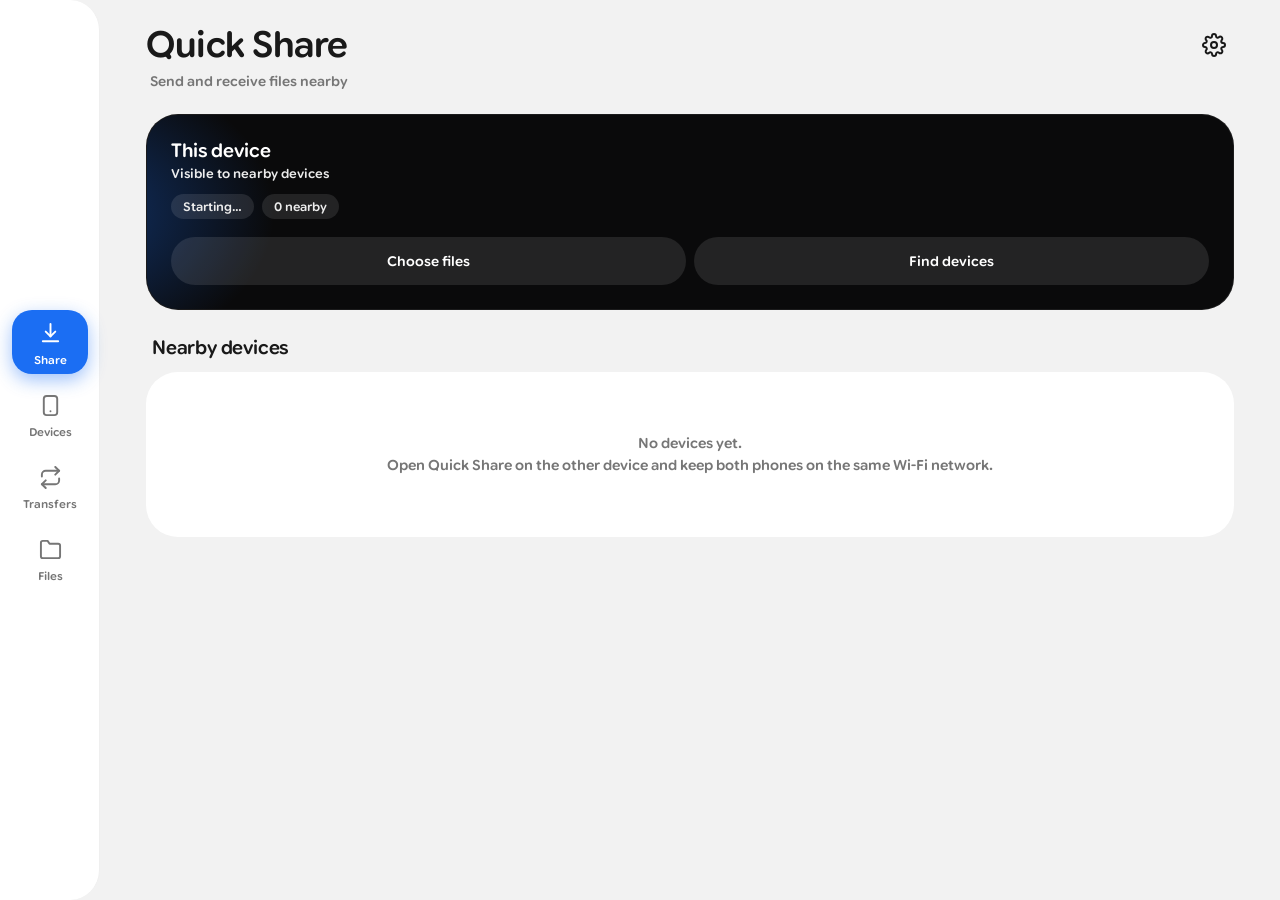
==== assets/www/index.html @ 2d20d251 "Intital Testing" ====
<!doctype html>
<html lang="en">
<head>
<meta charset="utf-8">
<meta name="viewport" content="width=device-width,initial-scale=1,maximum-scale=1,user-scalable=no,viewport-fit=cover">
<title>Quick Share</title>
<link rel="stylesheet" href="app.css">
</head>
<body>
<div id="toasts"></div>
<div id="sheet" hidden></div>

<!-- ============ APP ============ -->
<div id="app">
  <div id="appbar">
    <button id="backApp" class="iconbtn" hidden>
      <svg viewBox="0 0 24 24" fill="none" stroke="currentColor" stroke-width="2.2" stroke-linecap="round" stroke-linejoin="round"><polyline points="15 18 9 12 15 6"/></svg>
    </button>
    <div id="appbarTitle"></div>
    <button id="settingsApp" class="iconbtn" data-go="#/settings">
      <svg viewBox="0 0 24 24" fill="none" stroke="currentColor" stroke-width="2" stroke-linecap="round" stroke-linejoin="round"><circle cx="12" cy="12" r="3"/><path d="M19.4 15a1.65 1.65 0 0 0 .33 1.82l.06.06a2 2 0 0 1 0 2.83 2 2 0 0 1-2.83 0l-.06-.06a1.65 1.65 0 0 0-1.82-.33 1.65 1.65 0 0 0-1 1.51V21a2 2 0 0 1-2 2 2 2 0 0 1-2-2v-.09A1.65 1.65 0 0 0 9 19.4a1.65 1.65 0 0 0-1.82.33l-.06.06a2 2 0 0 1-2.83 0 2 2 0 0 1 0-2.83l.06-.06a1.65 1.65 0 0 0 .33-1.82 1.65 1.65 0 0 0-1.51-1H3a2 2 0 0 1-2-2 2 2 0 0 1 2-2h.09A1.65 1.65 0 0 0 4.6 9a1.65 1.65 0 0 0-.33-1.82l-.06-.06a2 2 0 0 1 0-2.83 2 2 0 0 1 2.83 0l.06.06a1.65 1.65 0 0 0 1.82.33H9a1.65 1.65 0 0 0 1-1.51V3a2 2 0 0 1 2-2 2 2 0 0 1 2 2v.09a1.65 1.65 0 0 0 1 1.51 1.65 1.65 0 0 0 1.82-.33l.06-.06a2 2 0 0 1 2.83 0 2 2 0 0 1 0 2.83l-.06.06a1.65 1.65 0 0 0-.33 1.82V9a1.65 1.65 0 0 0 1.51 1H21a2 2 0 0 1 2 2 2 2 0 0 1-2 2h-.09a1.65 1.65 0 0 0-1.51 1z"/></svg>
    </button>
    <button id="refreshApp" class="iconbtn" hidden>
      <svg viewBox="0 0 24 24" fill="none" stroke="currentColor" stroke-width="2" stroke-linecap="round" stroke-linejoin="round"><polyline points="23 4 23 10 17 10"/><path d="M20.49 15a9 9 0 1 1-2.12-9.36L23 10"/></svg>
    </button>
  </div>

  <div id="scroller">
    <div id="pagehead">
      <div class="phrow">
        <button id="backBig" class="iconbtn" hidden>
          <svg viewBox="0 0 24 24" fill="none" stroke="currentColor" stroke-width="2.2" stroke-linecap="round" stroke-linejoin="round"><polyline points="15 18 9 12 15 6"/></svg>
        </button>
        <h1 id="bigTitle"></h1>
        <button id="refreshBig" class="iconbtn" hidden>
          <svg viewBox="0 0 24 24" fill="none" stroke="currentColor" stroke-width="2" stroke-linecap="round" stroke-linejoin="round"><polyline points="23 4 23 10 17 10"/><path d="M20.49 15a9 9 0 1 1-2.12-9.36L23 10"/></svg>
        </button>
        <button id="settingsBig" class="iconbtn" data-go="#/settings">
          <svg viewBox="0 0 24 24" fill="none" stroke="currentColor" stroke-width="2" stroke-linecap="round" stroke-linejoin="round"><circle cx="12" cy="12" r="3"/><path d="M19.4 15a1.65 1.65 0 0 0 .33 1.82l.06.06a2 2 0 0 1 0 2.83 2 2 0 0 1-2.83 0l-.06-.06a1.65 1.65 0 0 0-1.82-.33 1.65 1.65 0 0 0-1 1.51V21a2 2 0 0 1-2 2 2 2 0 0 1-2-2v-.09A1.65 1.65 0 0 0 9 19.4a1.65 1.65 0 0 0-1.82.33l-.06.06a2 2 0 0 1-2.83 0 2 2 0 0 1 0-2.83l.06-.06a1.65 1.65 0 0 0 .33-1.82 1.65 1.65 0 0 0-1.51-1H3a2 2 0 0 1-2-2 2 2 0 0 1 2-2h.09A1.65 1.65 0 0 0 4.6 9a1.65 1.65 0 0 0-.33-1.82l-.06-.06a2 2 0 0 1 0-2.83 2 2 0 0 1 2.83 0l.06.06a1.65 1.65 0 0 0 1.82.33H9a1.65 1.65 0 0 0 1-1.51V3a2 2 0 0 1 2-2 2 2 0 0 1 2 2v.09a1.65 1.65 0 0 0 1 1.51 1.65 1.65 0 0 0 1.82-.33l.06-.06a2 2 0 0 1 2.83 0 2 2 0 0 1 0 2.83l-.06.06a1.65 1.65 0 0 0-.33 1.82V9a1.65 1.65 0 0 0 1.51 1H21a2 2 0 0 1 2 2 2 2 0 0 1-2 2h-.09a1.65 1.65 0 0 0-1.51 1z"/></svg>
        </button>
      </div>
      <p id="bigSub"></p>
    </div>
    <div id="view"></div>
    <div style="height:140px"></div>
  </div>

  <nav id="navbar">
    <button class="navbtn" data-tab="0" data-go="#/home"><span class="nic"><svg viewBox="0 0 24 24" fill="none" stroke="currentColor" stroke-width="2" stroke-linecap="round" stroke-linejoin="round"><path d="M12 2v13"/><polyline points="7 10 12 15 17 10"/><path d="M4 20h16"/></svg></span><span class="nlbl">Share</span></button>
    <button class="navbtn" data-tab="1" data-go="#/devices"><span class="nic"><svg viewBox="0 0 24 24" fill="none" stroke="currentColor" stroke-width="2" stroke-linecap="round" stroke-linejoin="round"><rect x="5" y="2" width="14" height="20" rx="3"/><line x1="12" y1="18" x2="12" y2="18"/></svg></span><span class="nlbl">Devices</span></button>
    <button class="navbtn" data-tab="2" data-go="#/transfers"><span class="nic"><svg viewBox="0 0 24 24" fill="none" stroke="currentColor" stroke-width="2" stroke-linecap="round" stroke-linejoin="round"><polyline points="17 1 21 5 17 9"/><path d="M3 11V9a4 4 0 0 1 4-4h14"/><polyline points="7 23 3 19 7 15"/><path d="M21 13v2a4 4 0 0 1-4 4H3"/></svg></span><span class="nlbl">Transfers</span></button>
    <button class="navbtn" data-tab="3" data-go="#/files"><span class="nic"><svg viewBox="0 0 24 24" fill="none" stroke="currentColor" stroke-width="2" stroke-linecap="round" stroke-linejoin="round"><path d="M22 19a2 2 0 0 1-2 2H4a2 2 0 0 1-2-2V5a2 2 0 0 1 2-2h5l2 3h9a2 2 0 0 1 2 2z"/></svg></span><span class="nlbl">Files</span></button>
  </nav>
</div>

<script src="files.js"></script>
<script src="app.js"></script>
</body>
</html>
---- assets/www/app.css ----
/* ============ OneGit v1.2 — One UI 9: full-round, accents, auto-hide nav ============ */
/* profile card alerts bell */
.card.profile{position:relative}
.pavalert{position:absolute;top:16px;right:16px;width:40px;height:40px;border-radius:20px;display:flex;align-items:center;justify-content:center;color:var(--text2);background:var(--chip);transition:transform .15s}
.pavalert:active{transform:scale(.92)}
.pavalert.iss{top:64px}
.pavalert svg{width:20px;height:20px}
/* productivity heatmap */
.daybars{display:flex;gap:10px;align-items:flex-end;justify-content:space-between;padding:8px 4px 0}
.daybar{flex:1;display:flex;flex-direction:column;align-items:center;justify-content:flex-end;gap:6px;cursor:pointer}
.daybar span{display:block;width:100%;max-width:34px;border-radius:8px;background:var(--accent);opacity:.55;min-height:6px}
.daybar.cur span{opacity:1;box-shadow:0 0 12px var(--glow)}
.daybar i{font-style:normal;font-size:10.5px;color:var(--text2)}
.heatwrap{display:flex;gap:3px;overflow-x:auto;padding:6px 0}
.heatcol{display:flex;flex-direction:column;gap:3px}
.heatcell{width:11px;height:11px;border-radius:2px;background:var(--chip);flex-shrink:0}
.heatcell.l1{background:var(--accent);opacity:.4}
.heatcell.l2{background:var(--accent);opacity:.6}
.heatcell.l3{background:var(--accent);opacity:.8}
.heatcell.l4{background:var(--accent);opacity:1}
.creditslist li{position:relative}
.creditslist li::before{content:'';position:absolute;left:2px;top:13px;width:7px;height:7px;border-radius:4px;background:var(--accent)}
*{box-sizing:border-box;-webkit-tap-highlight-color:transparent}
@font-face{font-family:'OneGitSans';src:url('fonts/OneGitSans.ttf') format('truetype');font-weight:100 900;font-style:normal;font-display:swap}
[hidden]{display:none!important}
:root{
  --bg:#F2F2F2; --card:#FFFFFF; --text:#191919; --text2:#767676; --divider:#EFEFEF;
  --chip:#F0F0F0; --seg:#E8E8E8;
  --danger:#E53935; --ok:#2EA043; --purple:#8250DF;
  --accent:#1B6EF3; --accentD:#1557C0; --glow:rgba(27,110,243,.42); --glow2:rgba(27,110,243,.14);
}
body.dark{
  --bg:#161719; --card:#242527; --text:#F2F2F2; --text2:#B3B3B3; --divider:#333436;
  --chip:#323335; --seg:#323335;
}
body.pitch{
  --bg:#000000; --card:#0D0D0F; --text:#F2F2F2; --text2:#A8A8A8; --divider:#1D1D20;
  --chip:#171719; --seg:#171719;
}
/* ---- accent color schemes ---- */
html[data-accent="blue"]  { --accent:#1B6EF3; --accentD:#1557C0; --glow:rgba(27,110,243,.42); }
html[data-accent="purple"]{ --accent:#8B5CF6; --accentD:#7C3AED; --glow:rgba(139,92,246,.45); }
html[data-accent="green"] { --accent:#12B76A; --accentD:#0E9F5A; --glow:rgba(18,183,106,.42); }
html[data-accent="pink"]  { --accent:#EC4899; --accentD:#DB2777; --glow:rgba(236,72,153,.45); }
html[data-accent="amber"] { --accent:#F59E0B; --accentD:#D97706; --glow:rgba(245,158,11,.42); }

html,body{height:100%}
body{margin:0;font-family:'OneGitSans','SamsungOne','Roboto','Segoe UI',system-ui,-apple-system,'Helvetica Neue',sans-serif;background:var(--bg);color:var(--text);font-size:15px;-webkit-font-smoothing:antialiased;overscroll-behavior:none}
button{font:inherit;border:none;background:none;color:inherit;padding:0;cursor:pointer}
a{color:var(--accent);text-decoration:none}
img{display:block;max-width:100%}
.dim{color:var(--text2)}
body.dark .card,body.pitch .card{border:1px solid var(--divider)}

/* ============ motion: keyframes ============ */
@keyframes rise{from{opacity:0;transform:translateY(18px) scale(.985)}to{opacity:1;transform:none}}
@keyframes pop{0%{transform:scale(1)}45%{transform:scale(1.4) rotate(-8deg)}100%{transform:scale(1)}}
@keyframes glowPulse{0%,100%{box-shadow:0 8px 26px var(--glow)}50%{box-shadow:0 8px 44px var(--glow)}}
@keyframes sheetUp{from{transform:translateY(48px);opacity:.4}to{transform:none;opacity:1}}
@keyframes spin{to{transform:rotate(360deg)}}
@media (prefers-reduced-motion: reduce){*{animation:none!important;transition:none!important}}

/* entrance animations, staggered */
body.entering #view > *{animation:rise .4s cubic-bezier(.22,.75,.25,1) both}
body.entering #view > *:nth-child(1){animation-delay:.02s}
body.entering #view > *:nth-child(2){animation-delay:.06s}
body.entering #view > *:nth-child(3){animation-delay:.1s}
body.entering #view > *:nth-child(4){animation-delay:.14s}
body.entering #view > *:nth-child(5){animation-delay:.18s}
body.entering #view > *:nth-child(6){animation-delay:.22s}
body.entering #view > *:nth-child(n+7){animation-delay:.26s}
body.entering .card.list .lrow:not(.new-in):not(.slide-top){animation:rise .32s cubic-bezier(.22,.75,.25,1) both}
body.entering .card.list .lrow:not(.new-in):not(.slide-top):nth-child(1){animation-delay:.03s}
body.entering .card.list .lrow:not(.new-in):not(.slide-top):nth-child(2){animation-delay:.06s}
body.entering .card.list .lrow:not(.new-in):not(.slide-top):nth-child(3){animation-delay:.09s}
body.entering .card.list .lrow:not(.new-in):not(.slide-top):nth-child(4){animation-delay:.12s}
body.entering .card.list .lrow:not(.new-in):not(.slide-top):nth-child(5){animation-delay:.15s}
body.entering .card.list .lrow:not(.new-in):not(.slide-top):nth-child(n+6){animation-delay:.18s}

/* ============ interaction feedback & glow ============ */
.card{transition:transform .18s ease,box-shadow .18s ease,border-color .18s}
.card:active{transform:scale(.98);box-shadow:0 0 24px var(--glow)}
.lrow{transition:background .15s,box-shadow .15s}
.lrow:active{background:var(--chip);box-shadow:inset 0 0 20px var(--glow2)}
.navbtn{transition:transform .15s}
.navbtn:active{transform:scale(.92)}
.navbtn.active .nic{background:transparent}
.segb{transition:background .15s,color .15s,box-shadow .15s,transform .15s}
.segb:active{transform:scale(.96)}
.segb.on{box-shadow:0 2px 14px var(--glow)}
.switch.on{box-shadow:0 0 14px var(--glow)}
.iconbtn{transition:transform .15s,background .15s,box-shadow .15s}
.iconbtn:active{background:var(--chip);transform:scale(.9);box-shadow:0 0 12px var(--glow)}
.pinbtn.pop svg{animation:pop .34s cubic-bezier(.3,1.6,.5,1)}

/* ---------- buttons ---------- */
.btn{display:inline-flex;align-items:center;justify-content:center;min-height:48px;padding:0 26px;border-radius:24px;font-weight:600;font-size:15px;transition:transform .15s,box-shadow .2s,opacity .12s}
.btn:active{transform:scale(.97)}
.btn:disabled{opacity:.45}
.btn.primary{background:var(--accent);color:var(--accentText,#fff);box-shadow:0 4px 18px var(--glow)}
.btn.primary:active{box-shadow:0 0 30px var(--glow)}
.btn.ghost{background:var(--seg);color:var(--text)}
.btn.danger{background:rgba(229,57,53,.12);color:var(--danger)}
.btn.follow.on{background:var(--accent);color:var(--accentText,#fff);box-shadow:0 0 18px var(--glow)}
.btnblock{width:100%}
.iconbtn{width:40px;height:40px;border-radius:50%;display:flex;align-items:center;justify-content:center;color:var(--text);flex-shrink:0}
.iconbtn svg{width:24px;height:24px}
/* back buttons get the same frosted circular pill as the navigation bar */
#backBig,#backApp{background:rgba(255,255,255,.72);-webkit-backdrop-filter:blur(22px) saturate(1.5);backdrop-filter:blur(22px) saturate(1.5);border:1px solid rgba(0,0,0,.06);box-shadow:0 6px 22px rgba(0,0,0,.14)}
body.dark #backBig,body.dark #backApp{background:rgba(26,27,29,.76);border-color:rgba(255,255,255,.07);box-shadow:0 6px 22px rgba(0,0,0,.45)}
body.pitch #backBig,body.pitch #backApp{background:rgba(8,8,8,.84);border-color:rgba(255,255,255,.05);box-shadow:0 6px 22px rgba(0,0,0,.9)}
/* v2.65: with navigation glow on, the back buttons glow like the navbar */
body.navglow #backBig,body.navglow #backApp{box-shadow:0 6px 22px rgba(0,0,0,.14),0 0 26px var(--glow)}
body.dark.navglow #backBig,body.dark.navglow #backApp{box-shadow:0 6px 22px rgba(0,0,0,.45),0 0 26px var(--glow)}
body.pitch.navglow #backBig,body.pitch.navglow #backApp{box-shadow:0 6px 22px rgba(0,0,0,.9),0 0 26px var(--glow)}

/* ---------- login ---------- */
#login{position:fixed;inset:0;background:var(--bg);overflow-y:auto;z-index:50}
.login-inner{max-width:430px;width:100%;margin:auto;padding:48px 22px 32px;min-height:100%;display:flex;flex-direction:column;justify-content:center}
.logo{width:90px;height:90px;border-radius:32px;background:linear-gradient(135deg,var(--accent),var(--accentD));display:flex;align-items:center;justify-content:center;margin:0 auto 20px;animation:glowPulse 3s ease-in-out infinite}
.logo svg{width:42px;height:42px;color:#fff}
.login-title{font-size:34px;text-align:center;margin:0 0 6px;letter-spacing:-.5px}
.login-sub{text-align:center;color:var(--text2);margin:0 0 28px;font-size:14px}
.logincard{padding:26px}
.fldlabel{display:block;font-size:12.5px;font-weight:600;color:var(--text2);margin:0 4px 8px}
.fld{width:100%;border:none;background:var(--chip);border-radius:22px;padding:16px 18px;font:inherit;font-size:15px;color:var(--text);outline:none;transition:box-shadow .2s}
.fld:focus{background:var(--seg);box-shadow:0 0 18px var(--glow)}
.loginErr{color:var(--danger);font-size:13px;margin:10px 4px 0}
.loginErr:empty{display:none}
.logincard .btn{margin-top:16px}
.lnk{display:block;text-align:center;font-size:13.5px;font-weight:600;margin-top:18px}
.tiny{font-size:11.5px;color:var(--text2);margin:14px 4px 0;line-height:1.5;text-align:center}

/* ---------- layout ---------- */
#app{height:100vh}
#appbar{position:fixed;top:0;left:0;right:0;height:56px;display:flex;align-items:center;padding:0 8px;z-index:40;background:var(--bg);opacity:0;pointer-events:none;transition:opacity .15s;box-shadow:0 1px 0 var(--divider)}
#appbar.on{opacity:1;pointer-events:auto}
#appbarTitle{font-weight:600;font-size:16px;flex:1;white-space:nowrap;overflow:hidden;text-overflow:ellipsis}
#scroller{height:100%;overflow-y:auto;overscroll-behavior:contain;-webkit-overflow-scrolling:touch}
#pagehead{padding:14px 18px 12px}
.phrow{display:flex;align-items:center;gap:10px}
#bigTitle{font-size:34px;font-weight:700;margin:0;letter-spacing:-.5px;line-height:1.25;overflow-wrap:anywhere;flex:1;min-width:0}
#bigSub{margin:6px 4px 0;font-size:13.5px;color:var(--text2)}
#view{padding:6px 12px 96px}

/* ---------- GPU compositing fixes: no white corner artifacts ---------- */
#navbar{will-change:transform}
#appbar{transform:translateZ(0)}
.sheetcard{transform:translateZ(0)}
/* ---------- navbar (auto-hide, glassmorphic) ---------- */
#navbar{--navpill:var(--accent);--navptext:var(--accentText,#FFFFFF);position:fixed;bottom:16px;left:16px;right:16px;background:rgba(255,255,255,.72);-webkit-backdrop-filter:blur(22px) saturate(1.5);backdrop-filter:blur(22px) saturate(1.5);border:1px solid rgba(0,0,0,.06);border-radius:999px;display:flex;padding:10px 8px;box-shadow:0 10px 34px rgba(0,0,0,.14);z-index:30;transition:transform .32s cubic-bezier(.4,0,.2,1),opacity .26s,box-shadow .3s}
body.dark #navbar{background:rgba(26,27,29,.76);border-color:rgba(255,255,255,.07);box-shadow:0 10px 34px rgba(0,0,0,.45)}
body.pitch #navbar{background:rgba(8,8,8,.84);border-color:rgba(255,255,255,.05);box-shadow:0 10px 34px rgba(0,0,0,.9)}
body.navglow #navbar{box-shadow:0 10px 34px rgba(0,0,0,.14),0 0 26px var(--glow)}
body.dark.navglow #navbar{box-shadow:0 10px 34px rgba(0,0,0,.45),0 0 26px var(--glow)}
body.pitch.navglow #navbar{box-shadow:0 10px 34px rgba(0,0,0,.9),0 0 26px var(--glow)}
body.navglow .navbtn.active{box-shadow:0 3px 10px rgba(0,0,0,.22),0 0 16px var(--glow)}
#navbar.hide{transform:translateY(130px);opacity:0;pointer-events:none}
.navbtn{flex:1;display:flex;flex-direction:column;align-items:center;gap:3px;padding:7px 6px 5px;color:var(--text2);font-size:10.5px;font-weight:600;border-radius:999px;transition:background .18s,color .18s}
.nic{display:inline-flex;align-items:center;justify-content:center;padding:5px 18px;border-radius:999px;transition:background .18s,box-shadow .18s}
.nic svg{width:23px;height:23px}
.navbtn.active{color:var(--navptext);background:var(--navpill);box-shadow:0 3px 10px rgba(0,0,0,.22)}
.navbtn.active .nic{background:transparent;box-shadow:none}

/* ---------- cards & lists ---------- */
.card{background:var(--card);border-radius:32px;padding:22px;margin:0 0 14px}
.sect{font-size:19px;font-weight:700;margin:26px 6px 13px;letter-spacing:-.2px}
.list{padding:6px 0}
.lrow{display:flex;align-items:center;gap:14px;padding:14px 22px;border-bottom:1px solid var(--divider);cursor:pointer}
.lrow:last-child{border-bottom:none}
.lrow>svg{width:22px;height:22px;color:var(--text2);flex-shrink:0}
.lmain{flex:1;min-width:0}
.ltitle{font-weight:600;font-size:15px;white-space:nowrap;overflow:hidden;text-overflow:ellipsis}
.lsub{font-size:12.5px;color:var(--text2);margin-top:3px;white-space:nowrap;overflow:hidden;text-overflow:ellipsis}
.lbody{font-size:13px;color:var(--text);margin-top:4px;overflow:hidden;text-overflow:ellipsis;white-space:nowrap}
.empty{text-align:center;color:var(--text2);padding:36px 24px;font-size:14px;line-height:1.6}
.crumb{padding:14px 22px;font-size:12.5px;color:var(--text2);word-break:break-all}
.ndot{width:9px;height:9px;border-radius:50%;background:var(--accent);flex-shrink:0;visibility:hidden;box-shadow:0 0 8px var(--glow)}
.lrow.unread .ndot{visibility:visible}
.lrow.unread .ltitle{font-weight:700}
.istate{width:28px;height:28px;border-radius:50%;background:rgba(46,160,67,.14);color:var(--ok);display:flex;align-items:center;justify-content:center;flex-shrink:0}
.istate.closed{background:rgba(130,80,223,.14);color:var(--purple)}
.istate svg{width:14px;height:14px}
.cav{width:28px;height:28px;border-radius:50%;flex-shrink:0}

/* event feed icons */
.eicon{width:36px;height:36px;border-radius:50%;display:flex;align-items:center;justify-content:center;flex-shrink:0}
.eicon svg{width:17px;height:17px}
.eicon.push{background:rgba(27,110,243,.14);color:var(--accent)}
.eicon.star{background:rgba(255,182,46,.14);color:#D29922}
.eicon.fork{background:rgba(130,80,223,.14);color:var(--purple)}
.eicon.create{background:rgba(46,160,67,.14);color:var(--ok)}
.eicon.issue{background:rgba(46,160,67,.14);color:var(--ok)}
.eicon.pr{background:rgba(27,110,243,.14);color:var(--accent)}
.eicon.comment{background:var(--chip);color:var(--text2)}
.eicon.tag{background:rgba(255,167,38,.16);color:#B26A00}
.eicon.user{background:var(--chip);color:var(--text2)}

/* ---------- segmented ---------- */
.seg{display:flex;background:var(--seg);border-radius:24px;padding:4px;margin:0 0 12px}
.seg.compact{margin-bottom:8px}
.segb{flex:1;min-height:40px;border-radius:20px;font-weight:600;color:var(--text2);font-size:14px;display:flex;align-items:center;justify-content:center}
.seg.sm .segb{min-height:34px;font-size:13px;border-radius:17px}
.segb.on{background:var(--card);color:var(--accent)}
a.segb{color:var(--text2)}
a.segb.on{color:var(--accent)}

/* ---------- search ---------- */
.searchbar{display:flex;align-items:center;gap:10px;background:var(--card);border-radius:26px;padding:0 18px;margin:4px 0 12px;min-height:54px}
.searchbar svg{width:20px;height:20px;color:var(--text2);flex-shrink:0}
.searchbar input{flex:1;border:none;outline:none;background:none;color:var(--text);font-size:15px;min-height:54px;min-width:0}

/* people results (horizontal) */
.peoplebar{display:flex;gap:14px;overflow-x:auto;padding:14px 22px;scrollbar-width:none;-webkit-overflow-scrolling:touch}
.peoplebar::-webkit-scrollbar{display:none}
.person{display:flex;flex-direction:column;align-items:center;gap:6px;flex-shrink:0;width:66px}
.person img{width:54px;height:54px;border-radius:50%;transition:transform .15s,box-shadow .15s}
.person:active img{transform:scale(.92);box-shadow:0 0 16px var(--glow)}
.person span{font-size:11px;color:var(--text2);max-width:66px;overflow:hidden;text-overflow:ellipsis;white-space:nowrap}

/* ---------- profile ---------- */
.profile{text-align:center;padding:30px 20px 22px}
.pav{width:96px;height:96px;border-radius:50%;margin:0 auto 14px}
.pname{font-size:22px;font-weight:700;letter-spacing:-.3px}
.plogin{color:var(--text2);margin-top:3px;font-size:14px}
.pbio{margin:14px auto 0;font-size:14px;max-width:340px;line-height:1.55}
.pstats{display:flex;justify-content:center;gap:8px;margin-top:18px}
.pstat{background:var(--chip);border-radius:22px;padding:10px 18px;min-width:88px}
.pstat b{display:block;font-size:17px}
.pstat span{font-size:11.5px;color:var(--text2)}


/* ---------- repo ---------- */
.rcrow{display:flex;align-items:flex-start;justify-content:space-between;gap:8px}
.rcname{font-size:17.5px;font-weight:700;letter-spacing:-.2px;word-break:break-all}
.rcdesc{margin:7px 0 0;color:var(--text2);font-size:13.5px;line-height:1.5;display:-webkit-box;-webkit-line-clamp:2;-webkit-box-orient:vertical;overflow:hidden}
.rcmeta{margin-top:13px;font-size:12.5px;color:var(--text2);display:flex;align-items:center;flex-wrap:wrap;gap:5px 10px}
.rcmeta svg{width:15px;height:15px;vertical-align:-3px}
.dot{width:10px;height:10px;border-radius:50%;display:inline-block;vertical-align:-1px;margin-right:4px}
.chips{display:flex;gap:8px;flex-wrap:wrap;margin:9px 0 0}
.chip{background:var(--chip);border-radius:13px;padding:5px 12px;font-size:12px;font-weight:600;color:var(--text2)}
.chip.ok{background:rgba(46,160,67,.14);color:var(--ok)}
.chip.closed{background:rgba(130,80,223,.14);color:var(--purple)}
.chip.warn{background:rgba(255,167,38,.18);color:#B26A00}
.chip.pr{background:rgba(27,110,243,.14);color:var(--accent)}
.chip.add{background:rgba(46,160,67,.14);color:var(--ok)}
.chip.del{background:rgba(248,81,73,.14);color:#F85149}
.bigstats{display:flex;margin-top:18px;border-top:1px solid var(--divider);padding-top:15px;gap:6px}
.bstat{flex:1;text-align:center}
.bstat b{display:block;font-size:16px}
.bstat span{font-size:11.5px;color:var(--text2)}
.pinbtn{width:38px;height:38px;border-radius:50%;display:flex;align-items:center;justify-content:center;color:var(--text2);flex-shrink:0;transition:transform .15s,box-shadow .15s}
.pinbtn svg{width:20px;height:20px}
.pinbtn:active{transform:scale(.88);box-shadow:0 0 12px var(--glow)}
.pinbtn.pinned{color:var(--accent);filter:drop-shadow(0 0 6px var(--glow))}
.pinbtn.pinned svg{fill:currentColor}
.morebtn{display:block;width:100%;min-height:46px;border-radius:24px;background:var(--card);color:var(--accent);font-weight:600;font-size:14px;margin:0 0 14px;transition:box-shadow .15s,transform .15s}
.morebtn:active{box-shadow:0 0 18px var(--glow);transform:scale(.99)}
.metarow{display:flex;flex-direction:column;gap:16px}
.mrow{display:flex;align-items:center;gap:12px;cursor:pointer}
.mrow svg{width:20px;height:20px;color:var(--text2);flex-shrink:0}
.mrow:active{opacity:.7}
.avatars{display:flex;gap:8px;flex-wrap:wrap;flex:1;justify-content:flex-end}
.avatars img{width:34px;height:34px;border-radius:50%;border:2px solid var(--card);box-shadow:0 1px 6px rgba(0,0,0,.25);transition:transform .15s,box-shadow .15s}
.avatars img:active{transform:scale(.9);box-shadow:0 0 12px var(--glow)}

/* ---------- issue ---------- */
.issuehead{padding:22px}
.ihtitle{font-size:19px;font-weight:700;line-height:1.4;margin-top:12px;letter-spacing:-.2px}
.ihmeta{font-size:12.5px;color:var(--text2);margin-top:6px}
.comment{padding:19px 22px}
.crow{display:flex;align-items:center;gap:10px;margin-bottom:10px}
.crow b{font-size:13.5px}
.crow .dim{font-size:12px;margin-left:auto}
.reply textarea{width:100%;border:none;background:var(--chip);border-radius:22px;padding:16px;font:inherit;font-size:14px;color:var(--text);min-height:92px;resize:vertical;outline:none;transition:box-shadow .2s}
.reply textarea:focus{box-shadow:0 0 18px var(--glow)}
.reply .btn{margin-top:12px}

/* ---------- commit ---------- */
.commitstats{display:flex;gap:8px;margin-top:10px}
.cstat{flex:1;text-align:center;border-radius:18px;padding:9px 0;font-size:15px;font-weight:700}
.cstat.add{background:rgba(46,160,67,.12);color:var(--ok)}
.cstat.del{background:rgba(248,81,73,.12);color:#F85149}
.cstat.total{background:var(--chip);color:var(--text2)}
.cstat.today{background:var(--accent);color:var(--accentText,#FFF)}
.cstat span{display:block;font-size:10.5px;font-weight:500}
.filehead{display:flex;align-items:center;gap:10px;flex-wrap:wrap}
.filehead svg{width:18px;height:18px;color:var(--text2)}
.patchpre{background:var(--bg);border-radius:18px;margin-top:12px;overflow-x:hidden;font-size:11.5px;line-height:1.55;font-family:ui-monospace,Menlo,Consolas,monospace}
.pline{padding:0 10px;white-space:pre-wrap;overflow-wrap:anywhere;word-break:break-word;min-height:1.4em;color:var(--text)}
.pline.add{color:#4CC35E;background:rgba(63,185,80,.14)}
.pline.del{color:#FF6B60;background:rgba(248,81,73,.12)}
.pline.hh{color:var(--text2);background:var(--chip)}
.relbody{font-size:13px;color:var(--text2);white-space:pre-line;margin-top:10px;max-height:280px;overflow:auto;line-height:1.6}

/* ---------- settings ---------- */
.setrow{display:flex;align-items:center;gap:14px;padding:2px 0}
.accentrow{display:flex;gap:14px;margin-top:16px;flex-wrap:wrap}
.accentdot{width:44px;height:44px;border-radius:50%;border:3px solid transparent;transition:transform .15s,box-shadow .15s,border-color .15s}
.accentdot:active{transform:scale(.88)}
.accentdot.on{border-color:var(--text);transform:scale(1.1);box-shadow:0 0 16px var(--glow)}
.switch{width:52px;height:30px;border-radius:15px;background:var(--seg);position:relative;transition:background .2s,box-shadow .2s;flex-shrink:0}
.switch::after{content:'';position:absolute;top:3px;left:3px;width:24px;height:24px;border-radius:50%;background:#fff;transition:left .2s;box-shadow:0 1px 3px rgba(0,0,0,.25)}
.switch.on{background:var(--accent)}
.switch.on::after{left:25px}
.btncol{display:flex;flex-direction:column;gap:10px;margin-top:16px}
.syncstat{font-size:12px;color:var(--text2);margin-top:14px;text-align:center}
.about{text-align:center;font-size:11.5px;color:var(--text2);padding:22px 10px 6px;line-height:1.6}

/* ---------- markdown ---------- */
.md{font-size:14.5px;line-height:1.65;overflow-wrap:anywhere}
.md h1,.md h2,.md h3,.md h4{letter-spacing:-.2px;margin:1.1em 0 .45em;line-height:1.3}
.md h1{font-size:22px;border-bottom:1px solid var(--divider);padding-bottom:6px}
.md h2{font-size:18px;border-bottom:1px solid var(--divider);padding-bottom:5px}
.md h3{font-size:16px}
.md p{margin:.6em 0}
.md ul,.md ol{padding-left:1.4em;margin:.6em 0}
.md li{margin:.25em 0}
.md pre{background:var(--bg);padding:14px 16px;border-radius:18px;overflow-x:auto;font-size:12.5px;line-height:1.5;margin:.8em 0}
.md code{background:var(--chip);border-radius:7px;padding:1px 6px;font-size:12.5px;font-family:ui-monospace,Menlo,Consolas,monospace}
.md pre code{background:none;padding:0;font-size:inherit}
.md img{border-radius:14px;margin:8px 0;max-width:100%;height:auto}
.md video{width:100%;max-height:70vh;border-radius:14px;background:#000;margin:8px 0}
.md details{margin:10px 0;border:1px solid var(--divider);border-radius:14px;padding:4px 14px}
.md summary{cursor:pointer;font-weight:600;padding:8px 0;color:var(--text)}
.md summary::marker{color:var(--accent)}
.md table{border-collapse:collapse;display:block;overflow-x:auto;max-width:100%;margin:.8em 0}
.md th,.md td{border:1px solid var(--divider);padding:6px 10px;font-size:13px}
.md blockquote{margin:.8em 0;padding:2px 14px;border-left:3px solid var(--divider);color:var(--text2)}
.md hr{border:none;border-top:1px solid var(--divider)}

/* ---------- sheet ---------- */
#sheet{position:fixed;inset:0;background:rgba(0,0,0,.5);z-index:60;display:flex;align-items:flex-end}
.sheetcard{background:var(--card);width:100%;border-radius:36px 36px 0 0;padding:14px 16px 30px;max-height:86vh;overflow:auto;overscroll-behavior:contain;touch-action:pan-y;animation:sheetUp .32s cubic-bezier(.2,.8,.25,1)}
/* v2.66: while a sheet is open the page behind it cannot scroll */
body.sheetopen #scroller{overflow:hidden}
.sheethead{display:flex;align-items:center;justify-content:space-between;padding:8px 10px 14px;gap:10px}
.sheethead b{font-size:15px;word-break:break-all}
.filepre{background:var(--bg);padding:14px;border-radius:18px;font-size:12px;line-height:1.5;overflow:auto;max-height:66vh;white-space:pre-wrap;word-break:break-word;font-family:ui-monospace,Menlo,Consolas,monospace;color:var(--text)}

/* ---------- toast & spinner ---------- */
#toasts{position:fixed;bottom:100px;left:0;right:0;display:flex;flex-direction:column;align-items:center;z-index:80;pointer-events:none}
.toast{background:#2E2E2E;color:#fff;padding:11px 22px;border-radius:24px;font-size:13.5px;opacity:0;transform:translateY(8px);transition:all .25s;margin-top:8px;max-width:88%;text-align:center;box-shadow:0 4px 18px rgba(0,0,0,.3),0 0 16px var(--glow)}
body.dark .toast,body.pitch .toast{background:#E8E8E8;color:#222}
.toast.show{opacity:1;transform:none}
.spinwrap{display:flex;justify-content:center;padding:44px 0}
.spinner{width:34px;height:34px;border-radius:50%;border:3px solid var(--seg);border-top-color:var(--accent);animation:spin .8s linear infinite;filter:drop-shadow(0 0 6px var(--glow))}
.spinwrap.sm{padding:20px 0}
.spinwrap.sm .spinner{width:24px;height:24px}

/* ============ v1.3: repo actions, languages, quick links, gists ============ */
.actionrow{display:flex;gap:8px}
.actionrow .btn{flex:1;min-height:42px;padding:0 6px;font-size:13px;border-radius:21px;gap:6px}
.actionrow .btn svg{width:16px;height:16px;flex-shrink:0}
.actionrow .btn.on{background:var(--accent);color:var(--accentText,#fff);box-shadow:0 0 16px var(--glow)}
.actionrow .btn.on svg{fill:currentColor}
.langbar{display:flex;height:10px;border-radius:5px;overflow:hidden;gap:2px}
.langbar span{display:block;min-width:2px}
.lgdrow{display:flex;flex-wrap:wrap;gap:10px 18px;margin-top:12px}
.lgd{font-size:12.5px}
.quicklinks{display:flex;gap:10px;overflow:hidden}
.quicklinks .btn{flex:1;min-height:42px;min-width:0;padding:0 8px;font-size:13px;border-radius:21px;white-space:nowrap;overflow:hidden;text-overflow:ellipsis}
.linkrow{display:flex;gap:10px;justify-content:center;margin-top:12px;flex-wrap:wrap}
.btn.sm{min-height:38px;padding:0 18px;font-size:13px;border-radius:19px}
.pstat{cursor:pointer;transition:transform .15s,box-shadow .15s}
.pstat:active{transform:scale(.95);box-shadow:0 0 14px var(--glow)}
.replyta{width:100%;border:none;background:var(--chip);border-radius:22px;padding:16px;font:inherit;font-size:14px;color:var(--text);min-height:150px;resize:vertical;outline:none;transition:box-shadow .2s}
.replyta:focus{box-shadow:0 0 18px var(--glow)}

/* ============ v1.4: release assets, clone sheet ============ */
.assetlist{margin-top:14px;border-top:1px solid var(--divider)}
.assetlist .lrow{padding:12px 4px}
.assetlist .lrow>svg{color:var(--accent)}
.clonebar{display:flex;align-items:center;gap:8px}
.clonebar .fld{flex:1;min-width:0;font-size:13px;color:var(--text2)}
.clonebar .iconbtn{width:44px;height:44px;background:var(--chip);color:var(--text)}
.clonebar .iconbtn:active{box-shadow:0 0 14px var(--glow)}

/* ============ v1.7: more accents, glow toggle, dynamic color ============ */
html[data-accent="teal"]   { --accent:#14B8A6; --accentD:#0D9488; --glow:rgba(20,184,166,.42); --glow2:rgba(20,184,166,.14); }
html[data-accent="red"]    { --accent:#EF4444; --accentD:#DC2626; --glow:rgba(239,68,68,.42); --glow2:rgba(239,68,68,.14); }
html[data-accent="indigo"] { --accent:#6366F1; --accentD:#4F46E5; --glow:rgba(99,102,241,.45); --glow2:rgba(99,102,241,.16); }

/* glow toggle — kill every decorative glow while keeping structural shadows */
html[data-glow="off"]{
  --glow:transparent !important;
  --glow2:transparent !important;
}
html[data-glow="off"] .logo{animation:none}
html[data-glow="off"] .pinbtn.pinned{filter:none}
html[data-glow="off"] .spinner{filter:none}
html[data-glow="off"] .card:active{box-shadow:none}

/* dynamic (system) accent dot */
.accentdot.dyn{
  background:conic-gradient(#F59E0B,#EC4899,#8B5CF6,#6366F1,#14B8A6,#12B76A,#F59E0B);
}

/* ============ v1.8: custom color picker, font import ============ */
.colorrow{display:flex;gap:10px;align-items:center;margin-top:14px}
.colorrow input[type=color]{width:54px;height:46px;border:none;border-radius:14px;background:var(--chip);padding:4px;flex-shrink:0}
.colorrow .fld{flex:1;min-width:0;min-height:46px;text-transform:uppercase;font-size:14px}
.colorrow .btn{min-height:46px;min-width:84px;padding:0 18px;flex-shrink:0}
.accentdot.customdot{border:2px dashed var(--text2)}
.accentdot.customdot.on{border-color:var(--text)}
.fontrow{display:flex;gap:10px;margin-top:14px}
.fontrow label{cursor:pointer;flex:1}
.fontprev{margin-top:14px;font-size:14px;color:var(--text);background:var(--chip);border-radius:16px;padding:14px;line-height:1.6}
/* ---------- update popup card ---------- */
#updCard{position:fixed;top:68px;left:16px;right:16px;z-index:45;background:var(--card);border:1px solid var(--divider);border-radius:22px;padding:14px 16px;box-shadow:0 14px 44px rgba(0,0,0,.30);animation:updin .32s cubic-bezier(.4,0,.2,1)}
body.dark #updCard,body.pitch #updCard{box-shadow:0 14px 44px rgba(0,0,0,.6)}
.updrow{display:flex;align-items:center;gap:10px}
.updrow .lmain{flex:1;min-width:0}
.updrow .iconbtn{flex-shrink:0;font-size:15px}
@keyframes updin{from{transform:translateY(-18px);opacity:0}to{transform:none;opacity:1}}
/* ---------- upload progress card ---------- */
#upProgCard{position:fixed;right:18px;bottom:104px;top:auto;left:auto;width:62px;height:62px;z-index:46;background:var(--card);border:1px solid var(--divider);border-radius:50%;padding:0;display:flex;align-items:center;justify-content:center;box-shadow:0 10px 30px rgba(0,0,0,.34);animation:updin .32s cubic-bezier(.4,0,.2,1);cursor:pointer;transition:transform .15s}
#upProgCard:active{transform:scale(.93)}
#upProgRing{width:48px;height:48px;border-radius:50%;position:relative;display:flex;align-items:center;justify-content:center;background:conic-gradient(var(--accent) calc(var(--p,0) * 1%), var(--chip) 0)}
#upProgRing::before{content:'';position:absolute;inset:5px;border-radius:50%;background:var(--card)}
#upProgPct{position:relative;font-size:12px;font-weight:700;color:var(--text);letter-spacing:-.2px}
body.dark #upProgCard,body.pitch #upProgCard{box-shadow:0 14px 44px rgba(0,0,0,.6)}
.upbar{height:6px;border-radius:3px;background:var(--chip);overflow:hidden;margin-top:10px}
.upbar i{display:block;height:100%;background:var(--accent);border-radius:3px;transition:width .25s}
.filehead[data-go]{cursor:pointer}

/* ================= v2.78: PRs, actions, security, insights, a11y ================= */
.seg.tabs{flex-wrap:nowrap;overflow-x:auto;-webkit-overflow-scrolling:touch;scrollbar-width:none}
.seg.tabs::-webkit-scrollbar{display:none}
.seg.tabs .segb{flex:1 0 auto;min-width:88px;padding:0 14px;white-space:nowrap}
.istate.merged{background:rgba(139,92,246,.15);color:#8B5CF6}
.runstate{width:34px;height:34px;border-radius:50%;display:flex;align-items:center;justify-content:center;flex-shrink:0}
.runstate.ok{background:rgba(18,183,106,.15);color:#12B76A}
.runstate.bad{background:rgba(239,68,68,.15);color:#EF4444}
.runstate.run{background:rgba(245,158,11,.15);color:#F59E0B}
.runstate.mute{background:var(--seg);color:var(--text2)}
.runstate svg{width:16px;height:16px}
.steps{margin-top:8px;display:flex;flex-direction:column;gap:4px}
.step{display:flex;gap:8px;font-size:12.5px;color:var(--text2)}
.wkchart{display:flex;align-items:flex-end;gap:2px;height:64px;margin-top:14px}
.wkbar{flex:1;background:var(--accent);border-radius:2px;min-height:2px;opacity:.85}
.cbar{height:6px;border-radius:3px;background:var(--seg);overflow:hidden;margin-top:6px;min-width:70px}
.cbar span{display:block;height:100%;background:var(--accent);border-radius:3px}
body.reducemotion *{animation:none!important;transition:none!important}
body.showunderline .md a, body.showunderline .card.md a{text-decoration:underline}

/* v2.79: wrapping secondary text for messages inside sheets */
.lsubwrap{white-space:normal!important;overflow:visible!important;text-overflow:initial!important;overflow-wrap:anywhere;line-height:1.55}

/* v2.84: fallback link shown when a README image cannot be loaded at all */
.imgfallback{display:inline-flex;align-items:center;gap:8px;padding:10px 14px;margin:4px 0;border-radius:14px;background:var(--seg);color:var(--accent);font-size:13px;font-weight:600;text-decoration:none;overflow-wrap:anywhere}

/* v2.92: GitHub's Activity overview radar chart */
.radar{width:100%;height:auto;display:block;max-height:260px}
.radaraxis{stroke:var(--divider);stroke-width:1}
.radararea{fill:rgba(18,183,106,.18);stroke:#12B76A;stroke-width:2;stroke-linejoin:round}
.radarlabel{fill:var(--text2);font-size:11px;font-weight:600}
.radarlabel.end{text-anchor:end}
.radarlabel.mid{text-anchor:middle}

/* ================= v3.02: desktop & laptop layout =================
   Nothing below 760px changes, so the phone layout is untouched. Wider
   screens get a centred content column, dialogs instead of bottom sheets,
   a permanent navigation rail, hover feedback and finer scrollbars. */

/* ---------- tablet / small laptop ---------- */
@media (min-width: 760px) {
  #pagehead { max-width: 920px; margin: 0 auto; padding: 22px 26px 14px; }
  #view { max-width: 920px; margin: 0 auto; padding: 10px 26px 120px; }
  #appbar { padding: 0 26px; }
  #appbarTitle { flex: 1; }
  #bigTitle { font-size: 36px; }
  .card { padding: 24px; }
  .searchbar { max-width: 920px; margin: 4px auto 12px; }
  .heatwrap { justify-content: center; }
  .heatcell { width: 13px; height: 13px; }
  .seg { max-width: 920px; }
  .bigstats { gap: 14px; }
  .pstats { gap: 12px; }
  /* bottom sheets become centred dialogs */
  #sheet { align-items: center; justify-content: center; padding: 28px; }
  .sheetcard { max-width: 580px; border-radius: 32px; max-height: 82vh; padding: 20px 22px 26px; }
  .sheethead { padding: 4px 6px 14px; }
  .sheethead b { font-size: 16px; }
  .filepre { max-height: 56vh; }
  #toasts { bottom: 40px; }
}

/* ---------- desktop / laptop ---------- */
@media (min-width: 1080px) {
  /* the floating pill becomes a permanent left rail */
  #navbar {
    top: 0; bottom: 0; left: 0; right: auto; width: 100px;
    flex-direction: column; justify-content: center; gap: 8px;
    padding: 16px 12px; border-radius: 0 30px 30px 0;
    background: var(--card);
    -webkit-backdrop-filter: none; backdrop-filter: none;
    border: none; border-right: 1px solid var(--divider);
    box-shadow: none;
  }
  #navbar.hide { transform: none; opacity: 1; pointer-events: auto; }
  .navbtn { flex: 0 0 auto; width: 76px; min-height: 64px; border-radius: 20px; font-size: 11px; }
  .navbtn.active { box-shadow: 0 6px 18px var(--glow); }
  #scroller { padding-left: 100px; }
  #appbar { padding-left: 126px; }
  #pagehead, #view { max-width: 1140px; }
  #view { padding-bottom: 56px; }
  #toasts { bottom: 28px; }
  /* repository cards lay out two-up */
  .repogrid { display: grid; grid-template-columns: 1fr 1fr; gap: 14px; align-items: start; }
  .repogrid .card { margin: 0; }
  .bigstats { flex-wrap: wrap; }
  .bstat { min-width: 130px; }
  .radar { max-height: 320px; }
  .daybars { max-width: 720px; margin: 0 auto; }
}

@media (min-width: 1400px) {
  #pagehead, #view { max-width: 1280px; }
  .repogrid { grid-template-columns: 1fr 1fr 1fr; }
}

/* ---------- mouse / trackpad ---------- */
@media (hover: hover) and (pointer: fine) {
  button, a, .lrow, .card[data-go], .person, .navbtn { cursor: pointer; }
  .card:hover { transform: translateY(-1px); box-shadow: 0 8px 26px rgba(0,0,0,.10); }
  body.dark .card:hover, body.pitch .card:hover { box-shadow: 0 8px 26px rgba(0,0,0,.5); }
  .lrow:hover { background: var(--chip); }
  .btn:hover { box-shadow: 0 6px 22px var(--glow); }
  .btn.ghost:hover, .btn.danger:hover { background: var(--chip); }
  .iconbtn:hover { background: var(--chip); }
  .segb:hover { color: var(--text); }
  .navbtn:hover { background: var(--chip); color: var(--text); }
  .accentdot:hover { transform: scale(1.06); }
  .pinbtn:hover { color: var(--accent); }
  .morebtn:hover { box-shadow: 0 6px 22px var(--glow); }
  .person:hover img { transform: scale(1.04); box-shadow: 0 0 16px var(--glow); }
  #scroller { scrollbar-width: thin; scrollbar-color: var(--divider) transparent; }
  #scroller::-webkit-scrollbar { width: 10px; }
  #scroller::-webkit-scrollbar-track { background: transparent; }
  #scroller::-webkit-scrollbar-thumb { background: var(--divider); border-radius: 8px; border: 3px solid var(--bg); }
  #scroller::-webkit-scrollbar-thumb:hover { background: var(--text2); }
  .sheetcard { scrollbar-width: thin; }
  .sheetcard::-webkit-scrollbar { width: 8px; }
  .sheetcard::-webkit-scrollbar-thumb { background: var(--divider); border-radius: 8px; }
}

/* v3.05: profile actions sit on one row (was three stacked lines) */
.btnrow{display:flex;gap:8px;margin-top:18px}
.btnrow .btn{flex:1;min-width:0;padding:0 10px;font-size:13.5px;white-space:nowrap;overflow:hidden;text-overflow:ellipsis}

/* v3.08: account switcher on the profile card - the next account's avatar;
   tap to switch, long press (3+ accounts) to choose. No ring, no glow. */
.pacct{position:absolute;top:16px;left:16px;width:40px;height:40px;border-radius:50%;padding:0;overflow:hidden;flex-shrink:0;display:flex;align-items:center;justify-content:center;background:var(--chip);color:var(--text2);font-weight:700;font-size:14px;transition:transform .15s;z-index:2}
.pacct img{width:100%;height:100%;object-fit:cover;border-radius:50%;display:block}
.pacct:active{transform:scale(.92)}

/* v3.09: nudge the progress button above the desktop nav rail */
@media (min-width:1080px){#upProgCard{right:26px;bottom:30px}}

/* v3.10: labels, assignees, reactions, checks, workflow dispatch */
.lbl{display:inline-block;border-radius:13px;padding:4px 11px;font-size:12px;font-weight:600}
.assignrow{display:flex;gap:6px;margin-top:10px;flex-wrap:wrap}
.reacts{display:flex;gap:7px;flex-wrap:wrap;margin:0 0 14px;padding:0 4px}
.react{display:inline-flex;align-items:center;gap:5px;background:var(--chip);border:1px solid transparent;border-radius:15px;padding:5px 11px;font-size:14px;line-height:1;color:var(--text2);transition:transform .12s,border-color .12s}
.react b{font-size:11.5px;font-weight:700}
.react.on{border-color:var(--accent);color:var(--accent)}
.react:active{transform:scale(.94)}
.lblpick{display:flex;gap:8px;flex-wrap:wrap;margin-top:12px}
.lblpickb{border:1px solid var(--divider);background:var(--chip);color:var(--text2);border-radius:14px;padding:6px 13px;font-size:12.5px;font-weight:600}
.lblpickb.on{background:var(--lc);border-color:var(--lc);color:#fff}
.lblpickb.on::after{content:' \2713'}
.ck{display:flex;align-items:center;color:var(--accent)}
.ck svg{width:18px;height:18px}
.triage{margin-top:12px}

/* v3.11: scroll-to-top arrow, shown near the bottom of a README */
#toTop{position:fixed;right:18px;bottom:104px;z-index:44;width:46px;height:46px;border-radius:50%;display:flex;align-items:center;justify-content:center;background:var(--card);border:1px solid var(--divider);color:var(--text2);box-shadow:0 8px 24px rgba(0,0,0,.28);opacity:0;pointer-events:none;transform:translateY(10px);transition:opacity .22s,transform .22s,bottom .2s}
#toTop.on{opacity:1;pointer-events:auto;transform:none}
#toTop:active{transform:scale(.92)}
#toTop svg{width:20px;height:20px}
body.dark #toTop,body.pitch #toTop{box-shadow:0 8px 24px rgba(0,0,0,.6)}
@media (min-width:1080px){#toTop{right:26px;bottom:30px}}

/* v3.12: a row per picked file on the release sheet, with rename + remove */
.filerow{display:flex;align-items:center;gap:8px;padding:8px 0}

/* v3.14: the consent screen, and the SSH private-key box */
.consent{text-align:center}
.cmark{width:64px;height:64px;border-radius:16px;margin:6px auto 12px;display:flex;align-items:center;justify-content:center;background:var(--chip);color:var(--text);font-size:26px;font-weight:700}
.ctitle{font-size:22px;margin:0 0 6px}
.cby{font-size:13px;color:var(--text2);margin-bottom:14px}
.cwants{font-size:14.5px;margin:0 0 16px}
.clist{text-align:left;border:1px solid var(--divider);border-radius:16px;overflow:hidden;margin-bottom:16px}
.cgroup{border-bottom:1px solid var(--divider);padding:12px 14px}
.cgroup:last-child{border-bottom:none}
.cglabel{font-size:11.5px;font-weight:700;color:var(--text2);text-transform:uppercase;letter-spacing:.04em;margin-bottom:8px}
.crow3{display:flex;justify-content:space-between;gap:10px;font-size:13.5px;padding:4px 0}
.crow3 b{color:var(--text2);font-weight:600;white-space:nowrap}
.credirect{font-size:12.5px;color:var(--text2);margin-bottom:10px;word-break:break-all}
.credirect span{color:var(--text)}
.cnote{font-size:12.5px;color:var(--text2);line-height:1.5;margin:0 0 16px}
.cbtns{display:flex;gap:10px}
.cbtns .btn{flex:1}
.keybox{width:100%;min-height:150px;background:var(--chip);border:1px solid var(--divider);border-radius:14px;padding:12px;font-family:ui-monospace,Menlo,Consolas,monospace;font-size:11.5px;line-height:1.5;color:var(--text);resize:vertical;word-break:break-all}

/* v3.15: personal access token builder */
.permrow{display:flex;align-items:center;gap:10px;padding:10px 0;border-bottom:1px solid var(--divider);flex-wrap:wrap}
.permrow:last-child{border-bottom:none}
.permrow .lmain{flex:1;min-width:130px}
.seg.xs{display:flex;gap:6px;flex-shrink:0}
.seg.xs .segb{padding:6px 12px;font-size:12px}
.tkprev{font-size:11.5px;color:var(--text2);word-break:break-all;background:var(--chip);border-radius:12px;padding:10px 12px;margin-top:10px;font-family:ui-monospace,Menlo,Consolas,monospace;line-height:1.5}

/* =====================================================================
   Compact mode — tighter, one-hand friendly layout.
   Everything shrinks a notch so more fits on screen and the controls
   stay inside thumb reach; the bottom bar keeps its place.
   ===================================================================== */
body.compact #view{padding:4px 10px 88px}
body.compact .card{padding:14px;border-radius:22px;margin:0 0 9px}
body.compact .sect{font-size:15.5px;margin:16px 6px 8px}
body.compact .lrow{gap:11px;padding:10px 14px}
body.compact .ltitle{font-size:13.5px}
body.compact .lsub{font-size:11.5px;margin-top:2px}
body.compact .btn{min-height:42px;padding:0 18px;font-size:13.5px;border-radius:21px}
body.compact .fld{padding:12px 14px;font-size:14px;border-radius:18px}
body.compact .replyta{padding:12px;border-radius:18px}
body.compact .segb{min-height:34px;font-size:13px;border-radius:17px}
body.compact #appbar{height:48px}
body.compact #pagehead{padding:10px 14px 8px}
body.compact #navbar{padding:7px 7px;bottom:10px;left:10px;right:10px}
body.compact .navbtn{font-size:10.5px}
body.compact .nic{padding:5px 14px}
body.compact .pav{width:64px;height:64px;margin-bottom:8px}
body.compact .bstat b{font-size:15px}
body.compact .sheetcard{padding:12px 14px 22px;border-radius:28px 28px 0 0}
body.compact .heatwrap{gap:2px}
body.compact .comment{padding:14px}
body.compact .crumb{padding:10px 14px}
body.compact .pstat{padding:8px 14px;min-width:78px}

/* ---------- notifications: richer list ---------- */
.chiprow{display:flex;gap:8px;overflow-x:auto;padding:2px 0 12px;scrollbar-width:none;-webkit-overflow-scrolling:touch}
.chiprow::-webkit-scrollbar{display:none}
.chiprow .lblpickb{white-space:nowrap;flex-shrink:0}
.ntbar{display:flex;align-items:center;justify-content:space-between;gap:10px;margin:0 4px 10px;font-size:12.5px;color:var(--text2)}
.ntbar-acts{display:flex;gap:8px}
.ntrepo{font-size:12px;font-weight:700;color:var(--text2);margin:14px 6px 6px;letter-spacing:.3px;word-break:break-all}
.ntchip{display:inline-block;padding:1px 8px;border-radius:999px;font-size:10.5px;font-weight:700;background:var(--seg);color:var(--text2)}
.ntchip.pr{background:rgba(139,92,246,.18);color:#8B5CF6}
.ntchip.iss{background:rgba(27,110,243,.18);color:#1B6EF3}
.ntchip.rel{background:rgba(18,183,106,.18);color:#12B76A}
.ntchip.sec{background:rgba(239,68,68,.18);color:#EF4444}
.ntchip.ci{background:rgba(245,158,11,.20);color:#B45309}
.ntmeta{display:flex;align-items:center;gap:6px;flex-wrap:wrap}
.ntacts{display:flex;gap:8px;margin-top:8px}
.ntacts .btn{min-height:34px;padding:0 14px;font-size:12.5px}

/* ---------- repository productivity: weekly bars + contributor bars ---------- */
.weekbars{display:flex;align-items:flex-end;gap:2px;height:120px;padding:4px 0}
.wkbar{flex:1;min-width:2px;background:var(--accent);border-radius:3px 3px 0 0;opacity:.85}
.bar{height:6px;border-radius:999px;background:var(--seg);overflow:hidden}
.bar span{display:block;height:100%;background:var(--accent);border-radius:999px}

/* =====================================================================
   "New" arrival animation
   A refresh keeps the list on screen and instead animates the rows that
   are genuinely new - a slide in, a brief accent tint and a bar down the
   left edge - so you can see what arrived. No page-blanking spinner.
   (Specificity is raised to beat .card.list .lrow's own entrance.)
   ===================================================================== */
@keyframes newIn  { from { opacity: 0; transform: translateY(-10px); } to { opacity: 1; transform: none; } }
@keyframes newTint{ 0%, 26% { background: var(--glow); } 100% { background: transparent; } }
@keyframes newBar { 0% { opacity: 0; } 18% { opacity: 1; } 100% { opacity: 0; } }

.lrow.new-in,
.card.list .lrow.new-in {
  position: relative;
  /* !important: the app staggers list rows with animation-delay, which would
     otherwise make the "new" glow start late */
  animation: newIn .55s cubic-bezier(.2, .8, .25, 1) both,
             newTint 2.4s ease-out both;
  animation-delay: 0s !important;
}
.lrow.new-in::before,
.card.list .lrow.new-in::before {
  content: '';
  position: absolute; left: 0; top: 8px; bottom: 8px; width: 3px;
  border-radius: 3px; background: var(--accent);
  animation: newBar 2.4s ease-out both;
}
html[data-glow="off"] .lrow.new-in,
html[data-glow="off"] .card.list .lrow.new-in {
  animation: newIn .55s cubic-bezier(.2, .8, .25, 1) both;
}


/* =====================================================================
   Sliding insert
   When new commits or activity arrive they are pushed in at the top and
   slide down over the rows already on screen, shoving them down - instead
   of the whole list being redrawn. The class is removed when the
   animation ends, so nothing is left clipped.
   ===================================================================== */
@keyframes slideTop {
  from { opacity: 0; transform: translateY(-100%); }
  to   { opacity: 1; transform: none; }
}
/* The row keeps its FULL height and slides down into place from behind the
   card's top edge. (Animating its own height clipped the row mid-slide, which
   is what made the text look cut in half.) */
.card.list .lrow.slide-top,
.lrow.slide-top {
  animation: slideTop .5s cubic-bezier(.2, .8, .25, 1) both;
  animation-delay: 0s !important;
}
.card.list.slide-anim { overflow: hidden; }

/* =====================================================================
   Downloads page — share ring, horizontal bar charts, 14-day trend
   ===================================================================== */
.dlhero{background:linear-gradient(135deg,var(--accent),var(--accentD));border:none}
/* the hero sits on the accent colour, so its text uses the accent's own
   contrast colour - near-black on a light accent, white on a dark one - instead
   of always white, which vanished on light accents. */
.dlhero .ltitle,.dlhero .lsub{color:var(--accentText,#fff);opacity:1}

.hbar{padding:11px 0;border-bottom:1px solid var(--divider);cursor:pointer;transition:background .15s}
.hbar:last-child{border-bottom:none}
.hbar:active{background:var(--chip)}
.hbar-top{display:flex;justify-content:space-between;gap:10px;align-items:baseline}
.hbar-lbl{font-weight:600;font-size:13.5px;word-break:break-all}
.hbar-val{font-weight:700;font-size:13px;color:var(--text2);flex-shrink:0}
.hbar-track{height:8px;border-radius:999px;background:var(--seg);overflow:hidden;margin-top:7px}
.hbar-track span{display:block;height:100%;border-radius:999px;background:linear-gradient(90deg,var(--accent),var(--accentD))}
.hbar-sub{font-size:11.5px;color:var(--text2);margin-top:5px;word-break:break-all}

.donutwrap{position:relative;width:152px;height:152px;margin:8px auto 16px}
.donut{width:100%;height:100%;display:block}
.donutcenter{position:absolute;inset:0;display:flex;flex-direction:column;align-items:center;justify-content:center;pointer-events:none}
.donutcenter b{font-size:19px;font-weight:800}
.donutcenter span{font-size:10.5px;color:var(--text2);margin-top:2px}
.donutlegend{display:flex;flex-wrap:wrap;gap:9px 16px;justify-content:center}
.donutlegend span{display:flex;align-items:center;gap:6px;font-size:11.5px;color:var(--text2)}
.donutlegend i{width:9px;height:9px;border-radius:3px;display:inline-block;flex-shrink:0}

.trendwrap{display:flex;align-items:flex-end;gap:3px;height:118px}
.trendcol{flex:1;height:100%;display:flex;flex-direction:column;justify-content:flex-end;align-items:center}
.trendbar{width:100%;border-radius:4px 4px 0 0;background:linear-gradient(180deg,var(--accent),var(--accentD));min-height:4px}
.trendcol i{font-style:normal;font-size:9px;color:var(--text2);margin-top:5px}

/* =====================================================================
   Traffic page — interactive line chart
   ===================================================================== */
.tlwrap{position:relative}
.tlchart{width:100%;height:auto;display:block;overflow:visible}
.tlline{fill:none;stroke:var(--accent);stroke-width:2.6;stroke-linejoin:round;stroke-linecap:round}
.tldot{fill:var(--card);stroke:var(--accent);stroke-width:2;transition:r .15s}
.tldot.on{fill:var(--accent)}
.tlhit{fill:transparent;cursor:pointer}
.tl-x{display:flex;font-size:9.5px;color:var(--text2);margin-top:4px}
.tl-x span{flex:1;text-align:center;white-space:nowrap}
.tl-x span:first-child{text-align:left}
.tl-x span:last-child{text-align:right}
.tl-hint{font-size:10.5px;color:var(--text2);text-align:center;margin-top:8px;opacity:.75}
.tl-tip{position:absolute;transform:translate(-50%,-130%);background:var(--card);border:1px solid var(--divider);
        border-radius:10px;padding:6px 10px;font-size:11.5px;font-weight:600;
        box-shadow:0 8px 22px rgba(0,0,0,.22);white-space:nowrap;pointer-events:none;z-index:5}
.trendbar{cursor:pointer}


/* =====================================================================
   Auto-adjust to the device's aspect ratio (Settings → Appearance)
   body.autoadjust + one of ar-tall / ar-mid / ar-wide / ar-land
   ===================================================================== */
body.autoadjust.ar-tall .card{padding:24px;margin-bottom:16px}
body.autoadjust.ar-tall .sect{margin:28px 6px 14px}
body.autoadjust.ar-tall #view{padding-bottom:126px}
body.autoadjust.ar-tall #navbar{bottom:20px;padding:12px 8px}
body.autoadjust.ar-tall .btn{min-height:50px}
body.autoadjust.ar-tall .lrow{padding:16px 22px}
body.autoadjust.ar-tall .bstat b{font-size:17px}

body.autoadjust.ar-wide .card{padding:18px;margin-bottom:11px}
body.autoadjust.ar-wide .sect{margin:20px 6px 10px}
body.autoadjust.ar-wide #view{padding:6px 10px 90px}
body.autoadjust.ar-wide #navbar{bottom:12px}
body.autoadjust.ar-wide .btn{min-height:44px}
body.autoadjust.ar-wide .lrow{padding:12px 20px}

body.autoadjust.ar-land #view{padding:6px 16px 88px}
body.autoadjust.ar-land .card{padding:16px;margin-bottom:10px}
body.autoadjust.ar-land .sect{margin:16px 6px 8px}
body.autoadjust.ar-land #navbar{bottom:8px}
body.autoadjust.ar-land .bigstats{flex-wrap:wrap}
body.autoadjust.ar-land .bstat{min-width:112px}
body.autoadjust.ar-land #pagehead{padding:10px 18px 8px}


/* =====================================================================
   Refresh animation  (replaces the old page "rise" on refresh)
   A refresh must not look like the page reloading. The old behaviour
   replayed the entrance animation on everything already on screen - and
   re-assembling a list restarted it on every reused row. Now a refresh
   plays one soft settle plus a single light sweep down the screen, and
   content that was already there does not move at all.
   ===================================================================== */
@keyframes softIn{ from{ opacity:.55; transform:translateY(4px) } to{ opacity:1; transform:none } }
@keyframes refreshSweep{
  0%  { transform:translateY(-45vh); opacity:0 }
  16% { opacity:.16 }
  100%{ transform:translateY(calc(100vh - 56px)); opacity:0 }
}
/* the light sweep travels down the visible area, below the 56px app bar */
body.refreshing #scroller::after{
  content:''; position:fixed; left:0; right:0; top:56px; height:34vh;
  pointer-events:none; z-index:39; opacity:0;
  background:linear-gradient(180deg,transparent,var(--accent),transparent);
  animation:refreshSweep .8s cubic-bezier(.3,.7,.3,1) both;
}
/* refreshed content settles in gently instead of rising from the bottom */
body.refreshing #view>*{
  animation:softIn .42s cubic-bezier(.22,.75,.25,1) both;
  animation-delay:0s !important;
}
/* rows already on screen must not replay their entrance when the list is
   re-assembled - only genuinely new rows (new-in / slide-top) animate */
body.refreshing .card.list .lrow:not(.new-in):not(.slide-top){
  animation:none !important;
}
/* Once content has been through a refresh it must never replay its entrance.
   Without this, dropping the refresh state a moment later let the page
   entrance animation fire again on everything - which looked like the page
   refreshing itself a second after the new items appeared. */
#view > .settled{ animation:none !important }
.card.list .lrow.settled:not(.new-in):not(.slide-top){ animation:none !important }

/* with glow switched off the sweep is dropped too; the settle still plays */
html[data-glow="off"] body.refreshing #scroller::after{ display:none }
@media (prefers-reduced-motion: reduce){ body.refreshing #scroller::after{ display:none } }

/* =====================================================================
   Contribution-style heat components (Downloads tab)
   The same squares as the contribution graph, reused for clones, views and
   release activity. Deliberately no glow - these are plain tinted squares.
   ===================================================================== */
.heatmonths{display:flex;gap:3px;padding:0 0 5px;overflow:hidden}
.heatmonth{width:11px;flex-shrink:0;font-size:9.5px;line-height:1;color:var(--text2);white-space:nowrap;overflow:visible}
.heatcell.future{background:transparent}
.heatlegend{display:flex;align-items:center;justify-content:flex-end;gap:3px;margin-top:10px;font-size:10px;color:var(--text2)}
.heatlegend span{margin:0 4px}
.heatlegend .heatcell{width:10px;height:10px}

.heatrow{display:flex;gap:6px;align-items:flex-end;padding-top:4px}
.heatday{flex:1;display:flex;flex-direction:column;align-items:center;gap:6px;min-width:0}
.heatday .heatcell{width:100%;border-radius:8px;transition:transform .15s}
.heatday .heatcell:active{transform:scale(.94)}
.heatday b{font-size:10px;font-weight:600;color:var(--text2)}
.heatday span{font-size:11.5px;font-weight:700}

.heatgrid{display:flex;flex-wrap:wrap;gap:8px;padding-top:4px}
.heatrel{position:relative;flex:1 1 30%;min-width:92px;border-radius:14px;padding:11px 12px;background:var(--chip);overflow:hidden;cursor:pointer;transition:transform .15s}
.heatrel::before{content:'';position:absolute;inset:0;background:var(--accent);opacity:0;pointer-events:none}
.heatrel.l1::before{opacity:.12}
.heatrel.l2::before{opacity:.24}
.heatrel.l3::before{opacity:.38}
.heatrel.l4::before{opacity:.55}
.heatrel b,.heatrel span,.heatrel i{position:relative;display:block}
.heatrel b{font-size:11.5px;font-weight:600;line-height:1.3;word-break:break-all}
.heatrel span{font-size:16px;font-weight:800;margin-top:5px}
.heatrel i{font-style:normal;font-size:10.5px;color:var(--text2);margin-top:2px}
.heatrel:active{transform:scale(.98)}

/* =====================================================================
   Quick Share additions — same design language, a few share-specific parts.
   ===================================================================== */
/* device row avatar (round, accent-tinted, holds a device glyph) */
.devav{width:46px;height:46px;border-radius:50%;flex-shrink:0;display:flex;align-items:center;justify-content:center;background:var(--chip);color:var(--accent)}
.devav svg{width:23px;height:23px}
.devav.send{background:rgba(27,110,243,.14)}
.devav.recv{background:rgba(46,160,67,.16);color:var(--ok)}
/* the share hero sits on the accent gradient */
.shero .lrow{padding:14px 0}
.shero .ltitle,.shero .lsub{color:var(--accentText,#fff)}
.shero .btn.ghost{background:rgba(255,255,255,.18);color:var(--accentText,#fff)}
.shero .btn.ghost:active{background:rgba(255,255,255,.3)}
.shero .chip{background:rgba(255,255,255,.2);color:var(--accentText,#fff)}
/* big progress ring, reused from the upload indicator styling */
.ring{width:58px;height:58px;border-radius:50%;position:relative;display:flex;align-items:center;justify-content:center;flex-shrink:0;background:conic-gradient(var(--accent) calc(var(--p,0) * 1%), var(--chip) 0)}
.ring::before{content:'';position:absolute;inset:6px;border-radius:50%;background:var(--card)}
.ring b{position:relative;font-size:12.5px;font-weight:700;letter-spacing:-.2px}
/* the small "scanning" pulse dot */
.pulse{width:9px;height:9px;border-radius:50%;background:var(--accent);box-shadow:0 0 8px var(--glow);animation:pulseDot 1.3s ease-in-out infinite}
@keyframes pulseDot{0%,100%{opacity:.35;transform:scale(.8)}50%{opacity:1;transform:scale(1)}}
.filerow .fname{flex:1;min-width:0}
/* settings row subtitles carry real guidance - let them wrap instead of ellipsing */
.setrow .lsub{white-space:normal;overflow:visible;text-overflow:initial;line-height:1.45}

/* =====================================================================
   Quick Share panel — the bottom sheet launched from the Quick Settings
   tile. Same design language, transparent host page.
   ===================================================================== */
html,body.panel-body{background:transparent!important}
body.panel-body{overflow:hidden}
#pscrim{position:fixed;inset:0;background:rgba(0,0,0,.46);opacity:0;animation:qsFade .28s ease forwards}
#panel{position:fixed;left:0;right:0;bottom:0;display:flex;justify-content:center;animation:qsUp .34s cubic-bezier(.2,.8,.25,1) both}
.pwrap{width:100%;max-width:560px;background:var(--card);border-radius:30px 30px 0 0;padding:6px 18px 20px;max-height:76vh;overflow-y:auto;overscroll-behavior:contain;box-shadow:0 -12px 44px rgba(0,0,0,.34)}
body.dark .pwrap,body.pitch .pwrap{border:1px solid var(--divider);border-bottom:none}
.pgrab{width:42px;height:5px;border-radius:3px;background:var(--seg);margin:8px auto 12px}
.phead{display:flex;align-items:center;justify-content:space-between;gap:10px;margin-bottom:10px}
.ptitle{font-size:20px;font-weight:700;letter-spacing:-.3px}
.psub{font-size:12.5px;color:var(--text2);margin-top:2px}
.pseg{margin:0 0 14px}
.pact{display:flex;gap:10px;margin-top:12px}
.pact .btn{flex:1}
.pdev{display:flex;align-items:center;gap:13px;padding:12px 4px;border-bottom:1px solid var(--divider);cursor:pointer;transition:background .15s}
.pdev:last-child{border-bottom:none}
.pdev:active{background:var(--chip)}
.pdev .devav{width:42px;height:42px}
.pempty{text-align:center;color:var(--text2);font-size:13.5px;line-height:1.6;padding:22px 10px}
.pfoot{display:flex;gap:10px;margin-top:16px}
.pfoot .btn{flex:1}
.pbadge{display:inline-flex;align-items:center;gap:7px;background:var(--chip);border-radius:14px;padding:7px 12px;font-size:12.5px;font-weight:600;color:var(--text2)}
@keyframes qsUp{from{transform:translateY(102%)}to{transform:none}}
@keyframes qsFade{to{opacity:1}}
body.panel-closing #panel{animation:none;transform:translateY(102%);transition:transform .22s cubic-bezier(.4,0,1,1)}
body.panel-closing #pscrim{animation:none;opacity:0;transition:opacity .22s}

/* =====================================================================
   v1.3 — motion, the black share hero, and the accent pulse
   ===================================================================== */

/* animated custom property so the progress ring can ease smoothly */
@property --p { syntax: '<number>'; inherits: false; initial-value: 0; }

/* ---------- the share hero is a black card in every theme ----------
   The accent is carried by its animated dot, chips and buttons instead. */
.shero, .dlhero.shero {
  background: #0A0A0B !important;
  border: 1px solid rgba(255,255,255,.07);
  position: relative; overflow: hidden;
}
.shero .ltitle, .shero .lsub { color: #FFFFFF; }
.shero .lsub { opacity: .82; }
.shero .chip { background: rgba(255,255,255,.10); color: #EDEDED; }
.shero .btn.ghost { background: rgba(255,255,255,.10); color: #FFFFFF; }
.shero .btn.ghost:active { background: rgba(255,255,255,.20); }
.shero > * { position: relative; z-index: 1; }
/* a slow accent sheen drifting across the black card */
.shero::after {
  content: ''; position: absolute; top: -60%; left: -35%; width: 55%; height: 220%;
  background: radial-gradient(closest-side, var(--glow), transparent 70%);
  pointer-events: none; z-index: 0;
  animation: sheen 7s cubic-bezier(.4,0,.4,1) infinite;
}
@keyframes sheen {
  0%, 100% { transform: translateX(-15%) rotate(10deg); opacity: .30; }
  50%      { transform: translateX(150%) rotate(10deg); opacity: .55; }
}
html[data-glow="off"] .shero::after { display: none; }

/* ---------- the "listening" dot pulses in the app's accent colour ---------- */
.pulse {
  position: relative; width: 9px; height: 9px; border-radius: 50%;
  background: var(--accent);
  box-shadow: 0 0 10px var(--glow);
  animation: pulseDot 1.7s ease-in-out infinite;
}
.pulse::after {
  content: ''; position: absolute; inset: 0; border-radius: 50%;
  border: 2px solid var(--accent);
  animation: pulseRing 1.9s cubic-bezier(.3,.7,.4,1) infinite;
}
@keyframes pulseDot { 0%, 100% { opacity: .55; } 50% { opacity: 1; } }
@keyframes pulseRing {
  0%   { transform: scale(.7); opacity: .85; }
  70%  { opacity: 0; }
  100% { transform: scale(2.6); opacity: 0; }
}
html[data-glow="off"] .pulse { box-shadow: none; }

/* ---------- smoother motion throughout ---------- */
.ring { transition: --p .55s cubic-bezier(.22,.75,.25,1); }
.upbar i { transition: width .55s cubic-bezier(.22,.75,.25,1); }
.ring b { transition: color .3s; }

#scroller { scroll-behavior: smooth; }
.card { transition: transform .22s cubic-bezier(.22,.75,.25,1), box-shadow .22s ease, border-color .22s, background .25s ease; }
.lrow { transition: background .18s, box-shadow .18s, transform .18s; }
.lrow:active { transform: scale(.995); }
.btn { transition: transform .16s cubic-bezier(.22,.75,.25,1), box-shadow .22s, opacity .12s, background .2s; }
.btn:active { transform: scale(.955); }
.iconbtn { transition: transform .16s cubic-bezier(.22,.75,.25,1), background .18s, box-shadow .18s; }
.devav { transition: transform .2s cubic-bezier(.22,.75,.25,1), background .25s, color .25s, box-shadow .2s; }
.lrow:active .devav { transform: scale(.92); }
.chip { transition: background .22s, color .22s, transform .18s; }
.switch { transition: background .25s, box-shadow .25s; }
.switch:active { transform: scale(.96); }
.navbtn { transition: transform .18s cubic-bezier(.22,.75,.25,1), background .2s, color .2s; }
.segb { transition: background .22s, color .22s, box-shadow .22s, transform .16s; }

/* a soft cross-fade when the screen changes */
@keyframes viewIn { from { opacity: 0; transform: translateY(12px) scale(.994); } to { opacity: 1; transform: none; } }
#view.viewin { animation: viewIn .36s cubic-bezier(.22,.75,.25,1) both; }

/* springier bottom sheets and the panel */
@keyframes sheetUpSpring {
  0%   { transform: translateY(56px) scale(.97); opacity: .35; }
  60%  { transform: translateY(-3px) scale(1.004); opacity: 1; }
  100% { transform: none; }
}
.sheetcard { animation: sheetUpSpring .42s cubic-bezier(.22,.9,.28,1) both; }
@keyframes qsUpSpring {
  0%   { transform: translateY(102%); }
  72%  { transform: translateY(-1.2%); }
  100% { transform: none; }
}
#panel { animation: qsUpSpring .44s cubic-bezier(.22,.9,.28,1) both; }

/* toasts ease in with a touch more life */
.toast { transition: opacity .28s ease, transform .28s cubic-bezier(.22,.9,.28,1); }

/* =====================================================================
   v1.4 — the built-in file manager
   ===================================================================== */
.catgrid{display:grid;grid-template-columns:repeat(3,1fr);gap:10px}
.cattile{display:flex;flex-direction:column;align-items:center;justify-content:center;gap:8px;
  background:var(--card);border-radius:22px;padding:16px 8px 13px;min-height:104px;
  transition:transform .18s cubic-bezier(.22,.75,.25,1),box-shadow .2s,background .2s}
.cattile:active{transform:scale(.955);box-shadow:0 0 22px var(--glow)}
.catic{width:44px;height:44px;border-radius:50%;display:flex;align-items:center;justify-content:center;
  background:var(--chip);color:var(--accent)}
.catic svg{width:22px;height:22px}
.catl{font-size:12.5px;font-weight:600;text-align:center;line-height:1.2}
.catn{font-size:10.5px;color:var(--text2)}
@media (min-width:760px){.catgrid{grid-template-columns:repeat(4,1fr)}}
@media (min-width:1080px){.catgrid{grid-template-columns:repeat(6,1fr)}}

/* contact avatar with initials */
.cavt{width:44px;height:44px;border-radius:50%;flex-shrink:0;display:flex;align-items:center;justify-content:center;
  background:var(--chip);color:var(--accent);font-weight:700;font-size:17px}
/* a folder gets a tinted glyph */
.devav.dir{background:rgba(245,158,11,.16);color:#D29922}

/* folder breadcrumb */
.crumb{display:flex;align-items:center;gap:6px;flex-wrap:wrap;font-size:12.5px;color:var(--text2);padding:12px 4px}
.crmb{color:var(--accent);font-weight:600;cursor:pointer;max-width:46vw;overflow:hidden;text-overflow:ellipsis;white-space:nowrap}
.crmb:active{opacity:.7}
.crmb-sep{color:var(--text2);opacity:.7}

/* =====================================================================
   v1.5 — icons carry their own colour, with no filled background behind
   them (the send / receive / folder tints and the category circles go away)
   ===================================================================== */
.devav,
.devav.send,
.devav.recv,
.devav.dir { background: transparent !important; box-shadow: none !important; }
.devav.send { color: var(--accent); }
.devav.recv { color: var(--ok); }
.devav.dir  { color: #D29922; }
.catic { background: transparent !important; }

/* =====================================================================
   v1.6 — the in-panel file picker
   ===================================================================== */
body.picking .pwrap { max-height: 86vh; }
.pkhead { display: flex; align-items: center; gap: 10px; margin-bottom: 10px; }
.pktitle { flex: 1; min-width: 0; font-size: 16px; font-weight: 700; white-space: nowrap; overflow: hidden; text-overflow: ellipsis; }
.pkhead .btn.sm { min-height: 38px; padding: 0 18px; }
.pklist { margin-top: 2px; }
.pkrow { display: flex; align-items: center; gap: 13px; padding: 11px 4px; border-bottom: 1px solid var(--divider); cursor: pointer; transition: background .18s, transform .18s; }
.pkrow:last-child { border-bottom: none; }
.pkrow:active { background: var(--chip); }
.pkrow .devav { width: 40px; height: 40px; }
.pkrow .chev { width: 18px; height: 18px; color: var(--text2); flex-shrink: 0; }
.pkcheck { width: 26px; height: 26px; border-radius: 50%; border: 2px solid var(--text2); opacity: .5; flex-shrink: 0;
  display: flex; align-items: center; justify-content: center;
  transition: background .18s, border-color .18s, transform .18s, opacity .18s; }
.pkcheck svg { width: 15px; height: 15px; color: #fff; opacity: 0; transition: opacity .15s; }
.pkrow.on .pkcheck { background: var(--accent); border-color: var(--accent); opacity: 1; transform: scale(1.06); }
.pkrow.on .pkcheck svg { opacity: 1; }
.pkrow.on .ltitle { color: var(--accent); }
.pkfoot { display: flex; align-items: center; justify-content: space-between; gap: 10px; margin-top: 14px; }
.pksel { font-size: 12.5px; color: var(--text2); }
/* the category chips in the picker highlight with the app accent */
.lblpickb.on { background: var(--accent); border-color: var(--accent); color: var(--accentText, #fff); }

/* =====================================================================
   v1.7 — the navigation bar's frosted-glass look, on the panels too
   ===================================================================== */
.sheetcard,
.pwrap {
  background: rgba(255,255,255,.62) !important;
  -webkit-backdrop-filter: blur(30px) saturate(1.8);
  backdrop-filter: blur(30px) saturate(1.8);
  border: 1px solid rgba(0,0,0,.06);
  border-bottom: none;
}
body.dark .sheetcard,
body.dark .pwrap { background: rgba(26,27,29,.60) !important; border-color: rgba(255,255,255,.10); }
body.pitch .sheetcard,
body.pitch .pwrap { background: rgba(14,14,16,.58) !important; border-color: rgba(255,255,255,.10); }
/* a hairline highlight along the top edge, like the navigation pill */
.sheetcard::before,
.pwrap::before {
  content: ''; position: absolute; left: 0; right: 0; top: 0; height: 1px;
  background: linear-gradient(90deg, transparent, rgba(255,255,255,.55), transparent);
  pointer-events: none;
}
body.dark .sheetcard::before, body.dark .pwrap::before,
body.pitch .sheetcard::before, body.pitch .pwrap::before {
  background: linear-gradient(90deg, transparent, rgba(255,255,255,.18), transparent);
}
/* the panel scrim is a touch lighter so the glass has something to sit on */
#pscrim { background: rgba(0,0,0,.26); }
/* the sheet needs to be a positioning context for the highlight */
.sheetcard, .pwrap { position: relative; }

/* =====================================================================
   v1.8 — panel fixes: the badge icon, smaller selection circles, and a
   steady, smooth tab switch
   ===================================================================== */
/* the pending-files badge icon had no size, so it rendered enormous */
.pbadge svg { width: 16px; height: 16px; flex-shrink: 0; }

/* smaller, tidier selection circles and rows in the picker */
.pkrow { padding: 9px 4px; gap: 11px; }
.pkrow .devav { width: 36px; height: 36px; }
.pkcheck { width: 21px; height: 21px; }
.pkcheck svg { width: 12px; height: 12px; }

/* the panel body keeps a steady height and cross-fades, so switching
   Send / Receive does not make the sheet jump */
#pbody { min-height: 190px; }
#pbody.fade { animation: pbodyIn .26s cubic-bezier(.22,.75,.25,1) both; }
@keyframes pbodyIn { from { opacity: 0; transform: translateY(7px); } to { opacity: 1; transform: none; } }
#pseg { margin-bottom: 10px; }
#pchips { margin: 0 0 8px; }
/* the tab pill animates rather than snapping */
#pseg .segb { transition: background .24s cubic-bezier(.22,.75,.25,1), color .24s, box-shadow .24s; }

/* =====================================================================
   v1.9 — the glass was too transparent (app icons behind the panel were
   clearly visible and cluttered it). It is now much more opaque, and the
   "glass effect" switch can turn the frosted look off entirely.
   ===================================================================== */
.sheetcard,
.pwrap { background: rgba(255,255,255,.90) !important; }
body.dark .sheetcard,
body.dark .pwrap { background: rgba(30,31,34,.93) !important; }
body.pitch .sheetcard,
body.pitch .pwrap { background: rgba(16,16,18,.95) !important; }
#pscrim { background: rgba(0,0,0,.46); }

/* glass off: a solid surface, no blur, no highlight */
html[data-glass="off"] .sheetcard,
html[data-glass="off"] .pwrap {
  background: var(--card) !important;
  -webkit-backdrop-filter: none !important;
  backdrop-filter: none !important;
  border-color: var(--divider) !important;
}
html[data-glass="off"] .sheetcard::before,
html[data-glass="off"] .pwrap::before { display: none; }
html[data-glass="off"] #pscrim { background: rgba(0,0,0,.58); }

/* v1.10 — live transfer progress inside the panel */
.ptprog { display: flex; align-items: center; gap: 13px; padding: 14px 4px 0; }
.ptprog .ring { width: 50px; height: 50px; flex-shrink: 0; }
.ptprog .ring b { font-size: 11.5px; }
.ptprog + .upbar { margin-top: 8px; }
#pbody > .upbar { margin: 8px 4px 0; }

/* =====================================================================
   v1.11 — a motion pass: a sliding tab pill, staggered list entrances,
   press ripples, springier switches, skeleton loaders and compositor
   hints so the animated bits stay on the GPU.
   ===================================================================== */

/* ---------- the panel's Send / Receive tab gets a sliding pill ---------- */
#pseg { position: relative; }
#psegind {
  position: absolute; top: 4px; bottom: 4px; left: 4px;
  width: calc(50% - 4px); border-radius: 20px;
  background: var(--card); box-shadow: 0 2px 14px var(--glow);
  transform: translateX(0); z-index: 0; pointer-events: none;
  transition: transform .36s cubic-bezier(.22,.9,.28,1);
}
#pseg .segb { position: relative; z-index: 1; }
#pseg .segb.on { background: transparent !important; box-shadow: none !important; }
#pseg .segb:active { transform: none; }
html[data-glow="off"] #psegind { box-shadow: none; }
@media (prefers-reduced-motion: reduce) { #psegind { transition: none; } }

/* ---------- staggered entrances for panel rows and lists ---------- */
@keyframes rowIn { from { opacity: 0; transform: translateY(10px); } to { opacity: 1; transform: none; } }
.pkrow, .pdev, .ptprog { animation: rowIn .32s cubic-bezier(.22,.75,.25,1) both; }
.pkrow:nth-child(1), .pdev:nth-child(1), .ptprog:nth-child(1) { animation-delay: .01s; }
.pkrow:nth-child(2), .pdev:nth-child(2) { animation-delay: .04s; }
.pkrow:nth-child(3), .pdev:nth-child(3) { animation-delay: .07s; }
.pkrow:nth-child(4), .pdev:nth-child(4) { animation-delay: .10s; }
.pkrow:nth-child(5), .pdev:nth-child(5) { animation-delay: .13s; }
.pkrow:nth-child(6), .pdev:nth-child(6) { animation-delay: .16s; }
.pkrow:nth-child(n+7), .pdev:nth-child(n+7) { animation-delay: .19s; }

/* ---------- a soft ripple on buttons ---------- */
.btn { position: relative; overflow: hidden; }
.btn::after {
  content: ''; position: absolute; inset: 0; border-radius: inherit; pointer-events: none;
  background: radial-gradient(circle at center, rgba(255,255,255,.34), transparent 72%);
  opacity: 0; transition: opacity .34s ease;
}
.btn:active::after { opacity: 1; transition: opacity .04s; }
.btn.ghost::after, .btn.danger::after { background: radial-gradient(circle at center, var(--glow), transparent 72%); }

/* ---------- springier switches ---------- */
.switch::after { transition: left .28s cubic-bezier(.22,.9,.28,1), box-shadow .28s; }

/* ---------- skeleton loaders ---------- */
.skel {
  height: 14px; border-radius: 7px; margin: 9px 4px;
  background: linear-gradient(90deg, var(--chip) 25%, var(--seg) 37%, var(--chip) 63%);
  background-size: 400% 100%;
  animation: shimmer 1.5s ease-in-out infinite;
}
.skel.lead { height: 34px; border-radius: 12px; }
@keyframes shimmer { 0% { background-position: 100% 0; } 100% { background-position: 0 0; } }
.skelwrap { padding: 6px 0 2px; }

/* ---------- compositor hints: keep animated work on the GPU ---------- */
.ring, .upbar i, #psegind, .pulse { will-change: transform; }
.card.list, .pklist, .catgrid { contain: layout paint; }
#pbody, #view { transform: translateZ(0); }

/* ---------- a touch more life in the existing transitions ---------- */
.card { transition: transform .24s cubic-bezier(.22,.9,.28,1), box-shadow .24s ease, border-color .24s, background .28s ease; }
.cattile:active { transform: scale(.94); }
.accentdot { transition: transform .2s cubic-bezier(.22,.9,.28,1), box-shadow .2s, border-color .2s; }
.cattile { transition: transform .2s cubic-bezier(.22,.9,.28,1), box-shadow .24s, background .24s; }

/* going back slides in from the left, going deeper from the right */
@keyframes viewInBack { from { opacity: 0; transform: translateX(-16px); } to { opacity: 1; transform: none; } }
#view.viewin-back { animation: viewInBack .34s cubic-bezier(.22,.75,.25,1) both; }

/* =====================================================================
   v1.12 — remove the "page refresh" feel.
   Navigation and the panel no longer replay a whole-page entrance, and a
   list that is re-loading just dims instead of flashing a loading page.
   ===================================================================== */
#view.viewin, #view.viewin-back { animation: none !important; }
body.entering #view > * { animation: none !important; }
body.entering .card.list .lrow { animation: none !important; }
#pbody.fade { animation: none !important; }
.pkrow, .pdev, .ptprog { animation: none !important; }
/* a re-loading list keeps its content and eases down instead of blanking */
.busy { opacity: .45; transition: opacity .18s ease; pointer-events: none; }
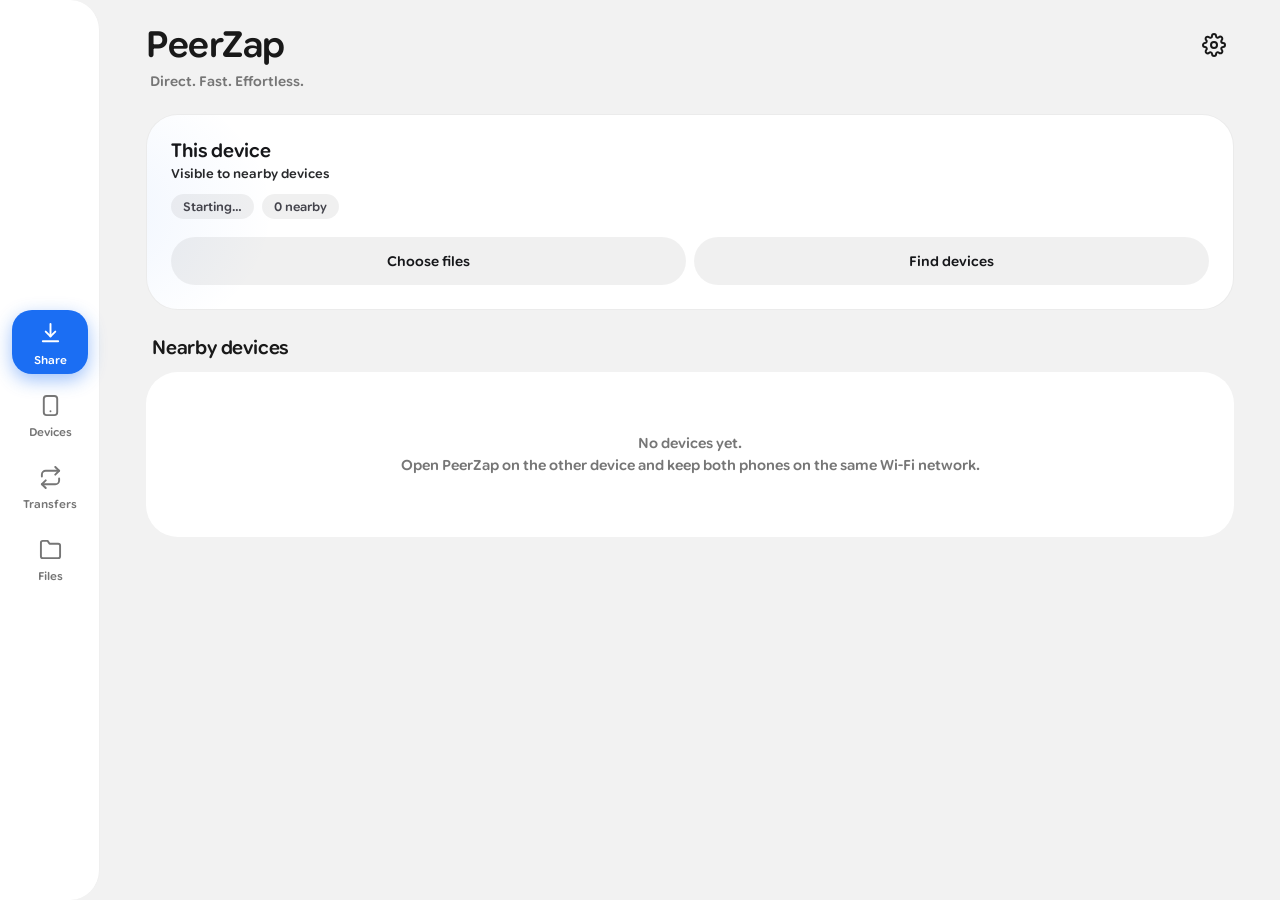
==== commit 2f2235fe: "Added Hell Lots Of Features" ====
--- a/assets/www/index.html
+++ b/assets/www/index.html
@@ -3,7 +3,7 @@
 <head>
 <meta charset="utf-8">
 <meta name="viewport" content="width=device-width,initial-scale=1,maximum-scale=1,user-scalable=no,viewport-fit=cover">
-<title>Quick Share</title>
+<title>PeerZap</title>
 <link rel="stylesheet" href="app.css">
 </head>
 <body>
--- a/assets/www/app.css
+++ b/assets/www/app.css
@@ -19,7 +19,7 @@
 .heatcell.l3{background:var(--accent);opacity:.8}
 .heatcell.l4{background:var(--accent);opacity:1}
 .creditslist li{position:relative}
-.creditslist li::before{content:'';position:absolute;left:2px;top:13px;width:7px;height:7px;border-radius:4px;background:var(--accent)}
+.creditslist li::before{content:'';position:absolute;left:2px;top:17px;width:7px;height:7px;border-radius:4px;background:var(--accent)}
 *{box-sizing:border-box;-webkit-tap-highlight-color:transparent}
 @font-face{font-family:'OneGitSans';src:url('fonts/OneGitSans.ttf') format('truetype');font-weight:100 900;font-style:normal;font-display:swap}
 [hidden]{display:none!important}
@@ -912,13 +912,13 @@
 .ptitle{font-size:20px;font-weight:700;letter-spacing:-.3px}
 .psub{font-size:12.5px;color:var(--text2);margin-top:2px}
 .pseg{margin:0 0 14px}
-.pact{display:flex;gap:10px;margin-top:12px}
+.pact{display:flex;gap:10px;margin-top:9px}
 .pact .btn{flex:1}
-.pdev{display:flex;align-items:center;gap:13px;padding:12px 4px;border-bottom:1px solid var(--divider);cursor:pointer;transition:background .15s}
+.pdev{display:flex;align-items:center;gap:12px;padding:9px 4px;border-bottom:1px solid var(--divider);cursor:pointer;transition:background .15s}
 .pdev:last-child{border-bottom:none}
 .pdev:active{background:var(--chip)}
 .pdev .devav{width:42px;height:42px}
-.pempty{text-align:center;color:var(--text2);font-size:13.5px;line-height:1.6;padding:22px 10px}
+.pempty{text-align:center;color:var(--text2);font-size:13.5px;line-height:1.55;padding:14px 10px}
 .pfoot{display:flex;gap:10px;margin-top:16px}
 .pfoot .btn{flex:1}
 .pbadge{display:inline-flex;align-items:center;gap:7px;background:var(--chip);border-radius:14px;padding:7px 12px;font-size:12.5px;font-weight:600;color:var(--text2)}
@@ -981,8 +981,8 @@
 html[data-glow="off"] .pulse { box-shadow: none; }
 
 /* ---------- smoother motion throughout ---------- */
-.ring { transition: --p .55s cubic-bezier(.22,.75,.25,1); }
-.upbar i { transition: width .55s cubic-bezier(.22,.75,.25,1); }
+.ring { transition: --p .8s cubic-bezier(.22,.68,.16,1); }
+.upbar i { transition: width .8s cubic-bezier(.22,.68,.16,1); }
 .ring b { transition: color .3s; }
 
 #scroller { scroll-behavior: smooth; }
@@ -1133,7 +1133,7 @@
 
 /* the panel body keeps a steady height and cross-fades, so switching
    Send / Receive does not make the sheet jump */
-#pbody { min-height: 190px; }
+#pbody { min-height: 0; }
 #pbody.fade { animation: pbodyIn .26s cubic-bezier(.22,.75,.25,1) both; }
 @keyframes pbodyIn { from { opacity: 0; transform: translateY(7px); } to { opacity: 1; transform: none; } }
 #pseg { margin-bottom: 10px; }
@@ -1256,3 +1256,172 @@
 .pkrow, .pdev, .ptprog { animation: none !important; }
 /* a re-loading list keeps its content and eases down instead of blanking */
 .busy { opacity: .45; transition: opacity .18s ease; pointer-events: none; }
+
+/* Quick Share protocol log (Settings > Diagnostics) */
+.qslog {
+  margin: 12px 0 0;
+  padding: 12px 13px;
+  border-radius: 12px;
+  background: rgba(0, 0, 0, .34);
+  font: 11px/1.55 ui-monospace, SFMono-Regular, Menlo, Consolas, monospace;
+  color: #c7c7cf;
+  max-height: 300px;
+  overflow: auto;
+  white-space: pre-wrap;
+  word-break: break-word;
+  -webkit-overflow-scrolling: touch;
+}
+body.light .qslog { background: rgba(0, 0, 0, .06); color: #44444c; }
+
+/* ---------- light mode: the hero follows the theme ----------
+   The share hero is a black card in dark and pitch, which reads well there. In light
+   mode it was black too, because the rule above sets it unconditionally - so the top
+   card sat dark against a light page. Light is the theme with no class on <body>
+   (dark and pitch are added as classes), so this targets exactly that case. */
+body:not(.dark):not(.pitch) .shero,
+body:not(.dark):not(.pitch) .dlhero.shero {
+  background: #FFFFFF !important;
+  border: 1px solid rgba(0, 0, 0, .08);
+}
+body:not(.dark):not(.pitch) .shero .ltitle,
+body:not(.dark):not(.pitch) .shero .lsub { color: #16171A; }
+body:not(.dark):not(.pitch) .shero .lsub { opacity: .70; }
+body:not(.dark):not(.pitch) .shero .chip { background: rgba(0, 0, 0, .06); color: #44444C; }
+body:not(.dark):not(.pitch) .shero .btn.ghost { background: rgba(0, 0, 0, .06); color: #16171A; }
+body:not(.dark):not(.pitch) .shero .btn.ghost:active { background: rgba(0, 0, 0, .12); }
+/* the drifting accent sheen is far too strong on white */
+body:not(.dark):not(.pitch) .shero::after { opacity: .18; }
+
+/* ---------- the PIN on an incoming request: centred and prominent ---------- */
+.pinbig {
+  text-align: center;
+  font-size: 26px;
+  font-weight: 700;
+  letter-spacing: 3px;
+  padding: 10px 0 2px;
+  color: var(--accent, #2F6BFF);
+}
+
+/* ---------- receiving: one centred ring, nothing else ---------- */
+.centerprog {
+  display: flex; flex-direction: column; align-items: center; justify-content: center;
+  padding: 18px 0 12px;
+}
+.bigring { width: 92px !important; height: 92px !important; }
+.bigring b { font-size: 21px !important; }
+
+/* ---------- the panel is a one-handed surface: keep it compact ---------- */
+.panel-body .sect { margin: 14px 2px 5px !important; }
+.panel-body #pbody { padding-bottom: 4px; }
+.panel-body .pempty { padding: 12px 8px; }
+.panel-body .pbadge { margin-top: 6px; }
+.panel-body .btn { padding-top: 12px; padding-bottom: 12px; }
+
+/* ---------- the swap into and out of the receiving view ----------
+   The panel re-renders its body, so the leaving view cannot animate out; instead the
+   arriving view animates in, which is what makes the change read as a transition. */
+.centerprog-in { animation: centerprogIn .34s cubic-bezier(.22,.68,.16,1) both; }
+@keyframes centerprogIn {
+  from { opacity: 0; transform: translateY(10px) scale(.94); }
+  to   { opacity: 1; transform: translateY(0) scale(1); }
+}
+/* and the request card leaves by shrinking, so accepting feels like a hand-off */
+#pbody { transition: opacity .18s ease; }
+
+/* ---------- the panel is a surface, not a document ----------
+   A long press on the PIN or a file name used to raise Android's text-selection
+   toolbar (Translate / Copy / Select all), which is wrong for a control panel. */
+.panel-body, .panel-body * {
+  -webkit-user-select: none;
+  -moz-user-select: none;
+  user-select: none;
+  -webkit-touch-callout: none;
+}
+/* the diagnostics log is the one thing worth selecting */
+.panel-body .qslog, .panel-body .qslog * { -webkit-user-select: text; user-select: text; }
+
+/* =====================================================================
+   Smoothness pass
+   ---------------------------------------------------------------------
+   Everything here animates only transform and opacity, so it stays on the
+   compositor and cannot cause layout jitter. The easings are one family:
+   a decelerating curve for arrivals, an accelerating one for exits.
+   ===================================================================== */
+:root {
+  --ease-out: cubic-bezier(.16, .84, .28, 1);
+  --ease-in:  cubic-bezier(.55, 0, .85, .3);
+  --ease-soft: cubic-bezier(.22, .68, .16, 1);
+  --dur-1: .16s;
+  --dur-2: .26s;
+  --dur-3: .4s;
+}
+
+/* ---------- arrivals: cards and rows ease up into place, slightly staggered ---- */
+@keyframes smoothRise {
+  from { opacity: 0; transform: translate3d(0, 10px, 0) scale(.994); }
+  to   { opacity: 1; transform: translate3d(0, 0, 0) scale(1); }
+}
+/* Only elements that genuinely appear get an entrance. A blanket rule on .card or
+   .lrow would replay on every state re-render (the panel polls), which is jitter. */
+.reqcard, .centerprog, .pempty { animation: smoothRise var(--dur-3) var(--ease-out) both; }
+/* a short stagger, for the few places a list does arrive at once */
+.card.stagger:nth-child(2) { animation-delay: .04s; }
+.card.stagger:nth-child(3) { animation-delay: .08s; }
+.card.stagger:nth-child(4) { animation-delay: .12s; }
+.card.stagger:nth-child(n+5) { animation-delay: .16s; }
+
+/* ---------- press feedback: everything that can be tapped answers back ------- */
+.btn, .lrow, .pdev, .accentdot, .switch, .iconbtn, .chip, .segbtn {
+  transition: transform var(--dur-1) var(--ease-soft),
+              background-color var(--dur-1) linear,
+              box-shadow var(--dur-2) var(--ease-soft),
+              border-color var(--dur-1) linear,
+              opacity var(--dur-1) linear;
+}
+.btn:active { transform: scale(.965); }
+.lrow:active, .pdev:active { transform: scale(.988); }
+.iconbtn:active, .accentdot:active { transform: scale(.9); }
+.switch:active { transform: scale(.94); }
+
+/* ---------- switches glide rather than jump ---------------------------------- */
+.switch, .switch::after { transition: background-color var(--dur-2) var(--ease-soft),
+                          transform var(--dur-2) var(--ease-out); }
+
+/* ---------- the route swaps with a whisper of a fade, not a refresh ---------- */
+#view { transition: opacity var(--dur-1) linear; }
+#view.viewswap { animation: viewSwap var(--dur-3) var(--ease-out) both; }
+@keyframes viewSwap {
+  from { opacity: 0; transform: translate3d(0, 6px, 0); }
+  to   { opacity: 1; transform: none; }
+}
+
+/* ---------- progress: the ring and its figure settle together ---------------- */
+.ring, .upbar i { will-change: --p, width; }
+.ptprog, .centerprog { animation: smoothRise var(--dur-3) var(--ease-out) both; }
+
+/* ---------- honour a user who has asked for less motion ---------------------- */
+@media (prefers-reduced-motion: reduce) {
+  *, *::before, *::after {
+    animation-duration: .001ms !important;
+    animation-iteration-count: 1 !important;
+    transition-duration: .001ms !important;
+  }
+}
+
+/* ---------- the credits list must wrap, not ellipsis ----------
+   .lsub is nowrap + ellipsis globally, which clipped every line of the app card. */
+.creditslist li { white-space: normal !important; overflow: visible !important;
+                  text-overflow: clip !important; line-height: 1.5; }
+
+/* ---------- the launcher icon picker ---------- */
+.iconrow { display: grid; grid-template-columns: repeat(4, 1fr); gap: 10px; }
+.iconpick {
+  display: flex; flex-direction: column; align-items: center; gap: 7px;
+  background: var(--chip); border: 1px solid transparent; border-radius: 18px;
+  padding: 10px 6px; cursor: pointer; color: var(--text2); font: inherit;
+  transition: transform .16s var(--ease-soft), border-color .16s, background-color .16s;
+}
+.iconpick img { width: 52px; height: 52px; border-radius: 14px; display: block; }
+.iconpick span { font-size: 11px; text-align: center; line-height: 1.3; }
+.iconpick.on { border-color: var(--accent); background: var(--glow); color: var(--text); }
+.iconpick:active { transform: scale(.95); }
